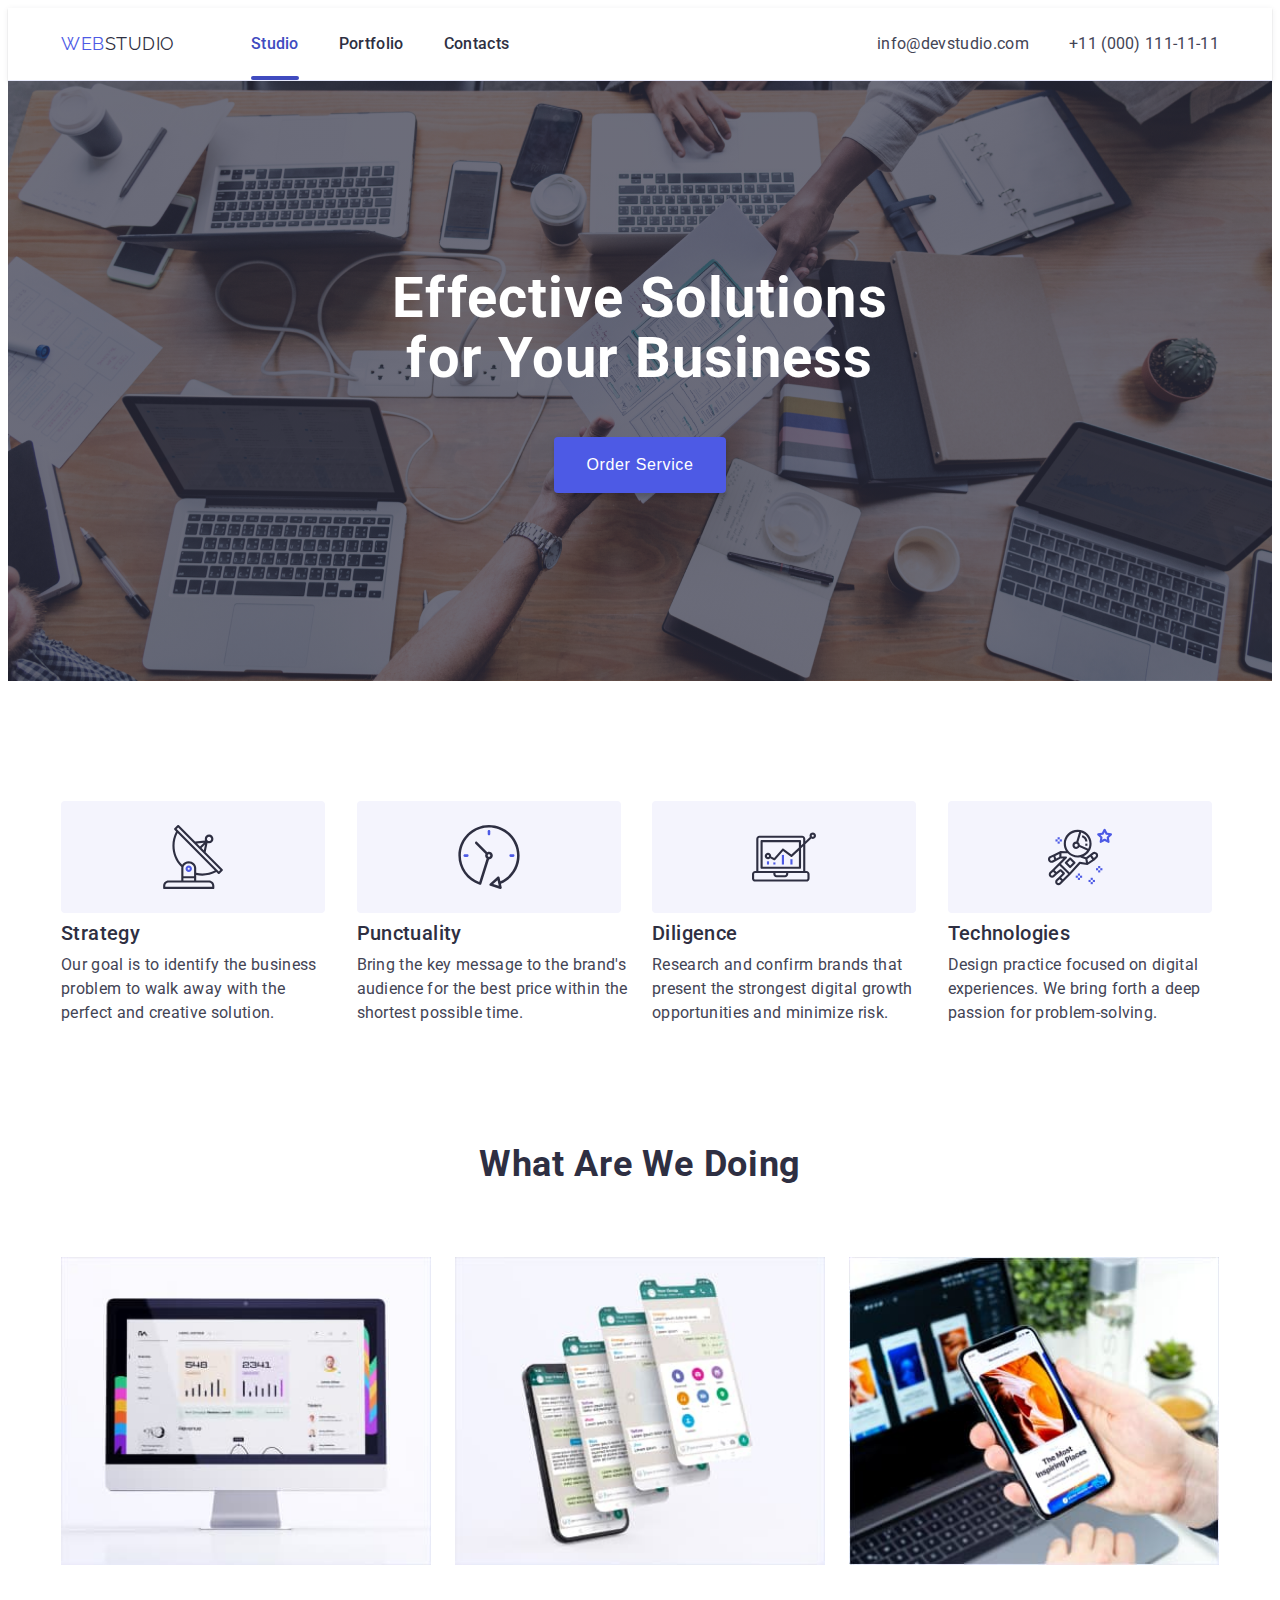
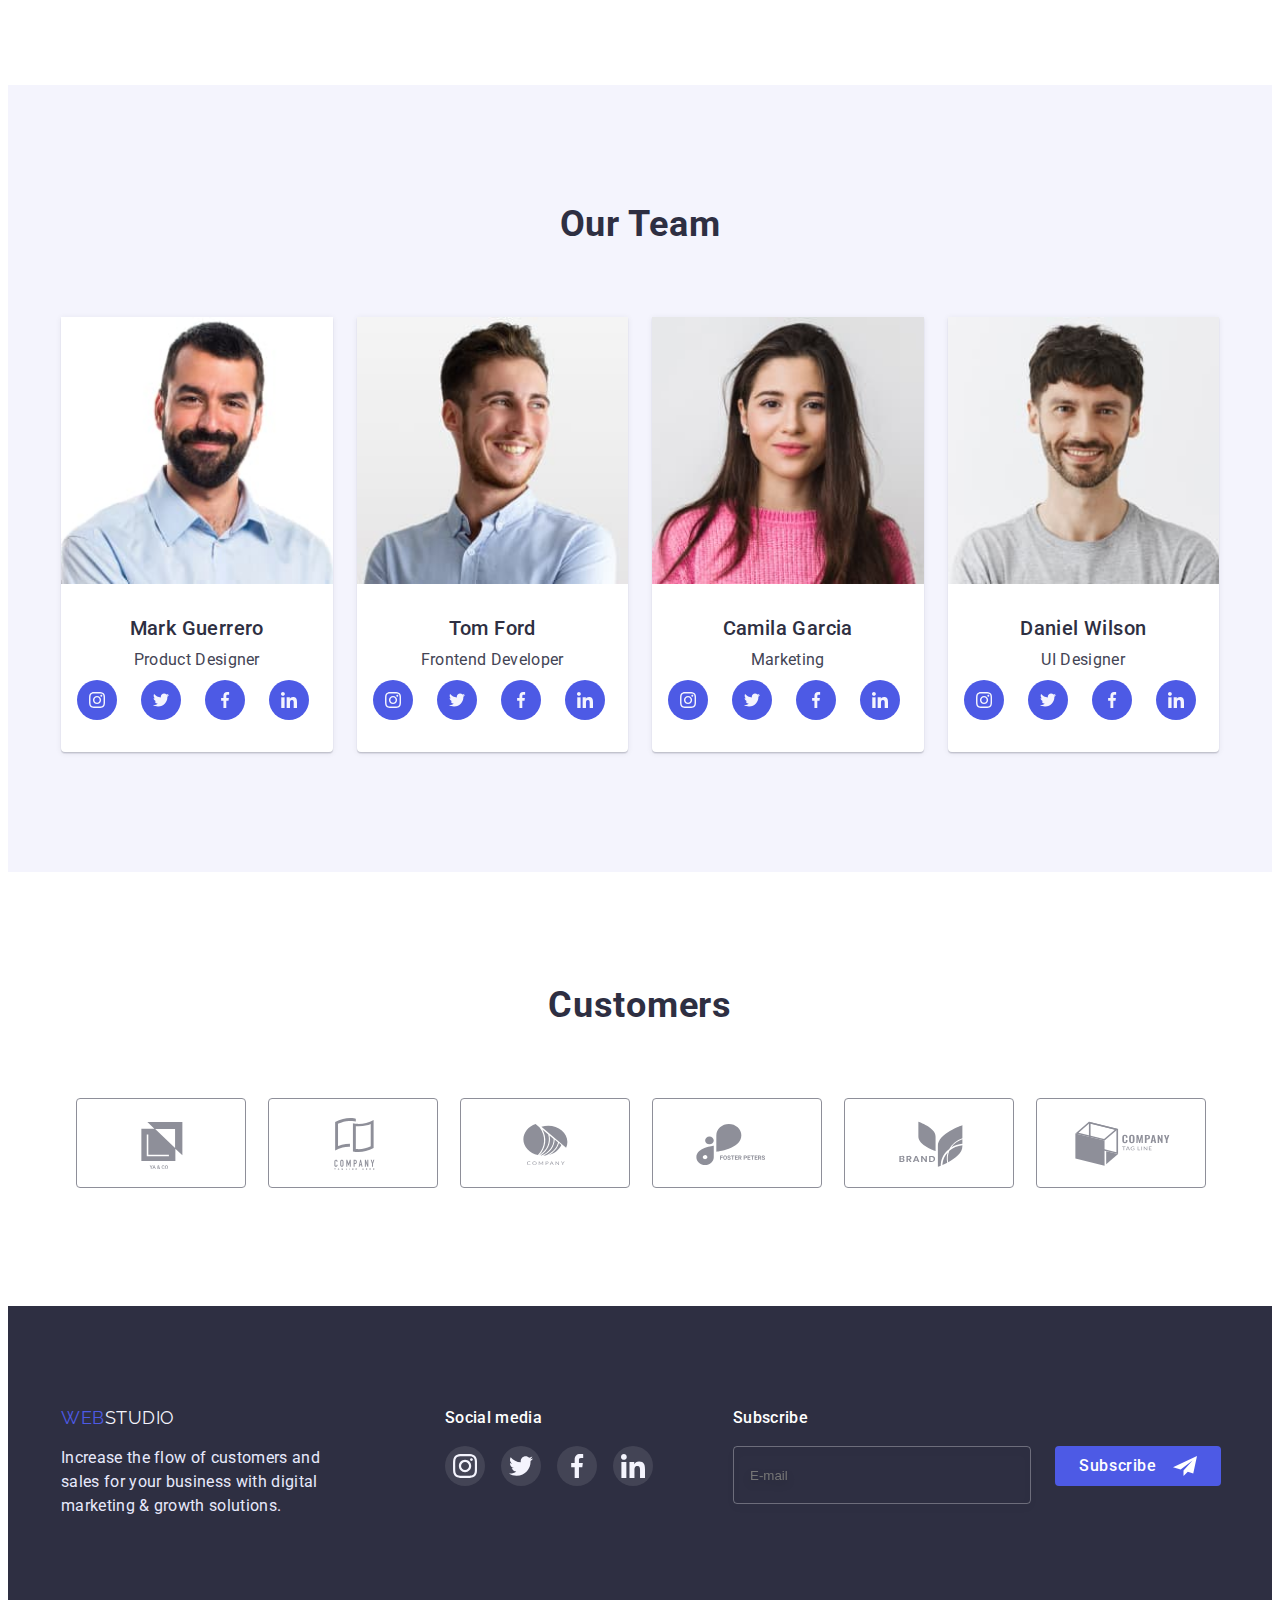
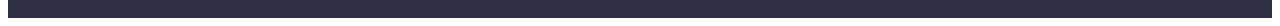
==== index.html @ 8a85a85b "Initial commit" ====
<!DOCTYPE html>
<html lang="en">
  <head>
    <meta charset="UTF-8" />
    <meta http-equiv="X-UA-Compatible" content="IE=edge" />
    <meta name="viewport" content="width=device-width, initial-scale=1.0" />
    <title>WEBSTUDIO</title>
    <link
      rel="stylesheet"
      href="https://cdnjs.cloudflare.com/ajax/libs/modern-normalize/1.1.0/modern-normalize.min.css"
      integrity="sha512-wpPYUAdjBVSE4KJnH1VR1HeZfpl1ub8YT/NKx4PuQ5NmX2tKuGu6U/JRp5y+Y8XG2tV+wKQpNHVUX03MfMFn9Q=="
      crossorigin="anonymous"
      referrerpolicy="no-referrer"
    />
    <link rel="preconnect" href="https://fonts.googleapis.com" />
    <link rel="preconnect" href="https://fonts.gstatic.com" crossorigin />
    <link
      href="https://fonts.googleapis.com/css2?family=Raleway:wght@800&family=Roboto:wght@400;500;700;900&display=swap"
      rel="stylesheet"
    />
    <link rel="stylesheet" href="./css/styles.css" />
  </head>
  <body>
    <!-- HEADER -->
    <header class="header">
      <div class="container header-container">
        <nav class="page-header">
          <a href="./index.html" class="logotype link">
            Web<span class="part-logotype-dark">Studio</span>
          </a>
          <ul class="menu-list list">
            <li class="menu-item">
              <a href="./index.html" class="menu-link link current">Studio</a>
            </li>
            <li class="menu-item">
              <a href="./portfolio.html" class="menu-link link">Portfolio</a>
            </li>
            <li class="menu-item">
              <a href="" class="menu-link link">Contacts</a>
            </li>
          </ul>
        </nav>
        <address class="contact">
          <ul class="contact-list list">
            <li class="contact-item">
              <a href="mailto:info@devstudio.com" class="contact-link link"
                >info@devstudio.com</a
              >
            </li>
            <li class="contact-item">
              <a href="tel:+110001111111" class="contact-link link"
                >+11 (000) 111-11-11</a
              >
            </li>
          </ul>
        </address>
      </div>
    </header>
    <!-- /HEADER -->

    <main>
      <!-- HERO -->
      <section class="hero">
        <div class="container">
          <h1 class="hero-title">Effective Solutions for Your Business</h1>
          <button type="button" class="hero-button" data-modal-open>
            Order Service
          </button>
        </div>
      </section>
      <!--ABOUT-->
      <section class="information section">
        <div class="container">
          <h2 class="visually-hidden">Advantages</h2>
          <ul class="information-list list">
            <li class="information-item">
              <div class="information-icon-container">
                <svg class="icon-antenna" width="64" height="64">
                  <use href="./images/icons.svg#icon-antenna"></use>
                </svg>
              </div>
              <h3 class="information-title">Strategy</h3>
              <p class="information-text">
                Our goal is to identify the business problem to walk away with
                the perfect and creative solution.
              </p>
            </li>
            <li class="information-item">
              <div class="information-icon-container">
                <svg class="icon-antenna" width="64" height="64">
                  <use href="./images/icons.svg#icon-clock"></use>
                </svg>
              </div>
              <h3 class="information-title">Punctuality</h3>
              <p class="information-text">
                Bring the key message to the brand's audience for the best price
                within the shortest possible time.
              </p>
            </li>
            <li class="information-item">
              <div class="information-icon-container">
                <svg class="icon-antenna" width="64" height="64">
                  <use href="./images/icons.svg#icon-diagram"></use>
                </svg>
              </div>
              <h3 class="information-title">Diligence</h3>
              <p class="information-text">
                Research and confirm brands that present the strongest digital
                growth opportunities and minimize risk.
              </p>
            </li>
            <li class="information-item">
              <div class="information-icon-container">
                <svg class="icon-antenna" width="64" height="64">
                  <use href="./images/icons.svg#icon-astronaut"></use>
                </svg>
              </div>
              <h3 class="information-title">Technologies</h3>
              <p class="information-text">
                Design practice focused on digital experiences. We bring forth a
                deep passion for problem-solving.
              </p>
            </li>
          </ul>
        </div>
      </section>
      <!-- /ABOUT-->
      <!-- JOB-->
      <section class="job-example section">
        <div class="container">
          <h2 class="job-example-title">What are we doing</h2>
          <ul class="job-example-list list">
            <li class="job-example-item list">
              <img
                class="job-example-img"
                src="./images/what-we-doing/img1.jpg"
                alt="Computer"
                width="360"
              />
            </li>
            <li class="job-example-item list">
              <img
                class="job-example-img"
                src="./images/what-we-doing/img2.jpg"
                alt="Phone's screen"
                width="360"
              />
            </li>
            <li class="job-example-item">
              <img
                class="job-example-img"
                src="./images/what-we-doing/img3.jpg"
                alt="Phone and computer"
                width="360"
              />
            </li>
          </ul>
        </div>
      </section>
      <!-- /JOB-->
      <!-- TEAM-->
      <section class="team section">
        <div class="container">
          <h2 class="team-title">Our Team</h2>
          <ul class="team-list list">
            <li class="team-item">
              <img
                class="team-img"
                src="./images/our-team/img1.jpg"
                alt="employee"
                width="264"
              />
              <div class="team-text">
                <h3 class="team-member">Mark Guerrero</h3>
                <p class="team-description">Product Designer</p>
                <ul class="team-social-list list">
                  <li class="team-social-item">
                    <a href="" class="team-social-link">
                      <svg class="team-social-svg" width="16" height="16">
                        <use href="./images/icons.svg#icon-instagram"></use>
                      </svg>
                    </a>
                  </li>
                  <li class="team-social-item">
                    <a href="" class="team-social-link">
                      <svg class="team-social-svg" width="16" height="16">
                        <use href="./images/icons.svg#icon-twitter"></use>
                      </svg>
                    </a>
                  </li>
                  <li class="team-social-item">
                    <a href="" class="team-social-link">
                      <svg class="team-social-svg" width="16" height="16">
                        <use href="./images/icons.svg#icon-facebook"></use>
                      </svg>
                    </a>
                  </li>
                  <li class="team-social-item">
                    <a href="" class="team-social-link">
                      <svg class="team-social-svg" width="16" height="16">
                        <use href="./images/icons.svg#icon-linkedin"></use>
                      </svg>
                    </a>
                  </li>
                </ul>
              </div>
            </li>
            <li class="team-item">
              <img
                class="team-img"
                src="./images/our-team/img2.jpg"
                alt="employee"
                width="264"
              />
              <div class="team-text">
                <h3 class="team-member">Tom Ford</h3>
                <p class="team-description">Frontend Developer</p>
                <ul class="team-social-list list">
                  <li class="team-social-item">
                    <a href="" class="team-social-link">
                      <svg class="team-social-svg" width="16" height="16">
                        <use href="./images/icons.svg#icon-instagram"></use>
                      </svg>
                    </a>
                  </li>
                  <li class="team-social-item">
                    <a href="" class="team-social-link">
                      <svg class="team-social-svg" width="16" height="16">
                        <use href="./images/icons.svg#icon-twitter"></use>
                      </svg>
                    </a>
                  </li>
                  <li class="team-social-item">
                    <a href="" class="team-social-link">
                      <svg class="team-social-svg" width="16" height="16">
                        <use href="./images/icons.svg#icon-facebook"></use>
                      </svg>
                    </a>
                  </li>
                  <li class="team-social-item">
                    <a href="" class="team-social-link">
                      <svg class="team-social-svg" width="16" height="16">
                        <use href="./images/icons.svg#icon-linkedin"></use>
                      </svg>
                    </a>
                  </li>
                </ul>
              </div>
            </li>
            <li class="team-item">
              <img
                class="team-img"
                src="./images/our-team/img3.jpg"
                alt="employee"
                width="264"
              />
              <div class="team-text">
                <h3 class="team-member">Camila Garcia</h3>
                <p class="team-description">Marketing</p>
                <ul class="team-social-list list">
                  <li class="team-social-item">
                    <a href="" class="team-social-link">
                      <svg class="team-social-svg" width="16" height="16">
                        <use href="./images/icons.svg#icon-instagram"></use>
                      </svg>
                    </a>
                  </li>
                  <li class="team-social-item">
                    <a href="" class="team-social-link">
                      <svg class="team-social-svg" width="16" height="16">
                        <use href="./images/icons.svg#icon-twitter"></use>
                      </svg>
                    </a>
                  </li>
                  <li class="team-social-item">
                    <a href="" class="team-social-link">
                      <svg class="team-social-svg" width="16" height="16">
                        <use href="./images/icons.svg#icon-facebook"></use>
                      </svg>
                    </a>
                  </li>
                  <li class="team-social-item">
                    <a href="" class="team-social-link">
                      <svg class="team-social-svg" width="16" height="16">
                        <use href="./images/icons.svg#icon-linkedin"></use>
                      </svg>
                    </a>
                  </li>
                </ul>
              </div>
            </li>
            <li class="team-item">
              <img
                class="team-img"
                src="./images/our-team/img4.jpg"
                alt="employee"
                width="264"
              />
              <div class="team-text">
                <h3 class="team-member">Daniel Wilson</h3>
                <p class="team-description">UI Designer</p>
                <ul class="team-social-list list">
                  <li class="team-social-item">
                    <a href="" class="team-social-link">
                      <svg class="team-social-svg" width="16" height="16">
                        <use href="./images/icons.svg#icon-instagram"></use>
                      </svg>
                    </a>
                  </li>
                  <li class="team-social-item">
                    <a href="" class="team-social-link">
                      <svg class="team-social-svg" width="16" height="16">
                        <use href="./images/icons.svg#icon-twitter"></use>
                      </svg>
                    </a>
                  </li>
                  <li class="team-social-item">
                    <a href="" class="team-social-link">
                      <svg class="team-social-svg" width="16" height="16">
                        <use href="./images/icons.svg#icon-facebook"></use>
                      </svg>
                    </a>
                  </li>
                  <li class="team-social-item">
                    <a href="" class="team-social-link">
                      <svg class="team-social-svg" width="16" height="16">
                        <use href="./images/icons.svg#icon-linkedin"></use>
                      </svg>
                    </a>
                  </li>
                </ul>
              </div>
            </li>
          </ul>
        </div>
      </section>
      <!-- /TEAM-->

      <!--CUSTOMERS-->
      <section class="customers section">
        <div class="container">
          <h2 class="customers-title">Customers</h2>
          <ul class="customers-list list">
            <li class="customers-item">
              <a href="" class="customers-link link">
                <svg class="customers-icon" width="104" height="56">
                  <use href="./images/icons.svg#icon-logo1"></use>
                </svg>
              </a>
            </li>
            <li class="customers-item">
              <a href="" class="customers-link link">
                <svg class="customers-icon" width="104" height="56">
                  <use href="./images/icons.svg#icon-logo2"></use>
                </svg>
              </a>
            </li>
            <li class="customers-item">
              <a href="" class="customers-link link">
                <svg class="customers-icon" width="104" height="56">
                  <use href="./images/icons.svg#icon-logo3"></use>
                </svg>
              </a>
            </li>
            <li class="customers-item">
              <a href="" class="customers-link link">
                <svg class="customers-icon" width="104" height="56">
                  <use href="./images/icons.svg#icon-logo4"></use>
                </svg>
              </a>
            </li>
            <li class="customers-item">
              <a href="" class="customers-link link">
                <svg class="customers-icon" width="104" height="56">
                  <use href="./images/icons.svg#icon-logo5"></use>
                </svg>
              </a>
            </li>
            <li class="customers-item">
              <a href="" class="customers-link link">
                <svg class="customers-icon" width="104" height="56">
                  <use href="./images/icons.svg#icon-logo6"></use>
                </svg>
              </a>
            </li>
          </ul>
        </div>
      </section>
    </main>
    <!-- FOOTER-->
    <footer class="footer-container">
      <div class="container footer-general-container">
        <div class="footer-description">
          <a href="./index.html" class="logotype link logo-bottom">
            Web<span class="part-logotype-light">Studio</span>
          </a>
          <p class="footer-text">
            Increase the flow of customers and sales for your business with
            digital marketing & growth solutions.
          </p>
        </div>
        <div class="footer-social-media">
          <p class="footer-social-text">Social media</p>
          <ul class="footer-social-list list">
            <li class="footer-social-item">
              <a href="" class="footer-social-link">
                <svg class="footer-social-svg" width="24" height="24">
                  <use href="./images/icons.svg#icon-instagram"></use>
                </svg>
              </a>
            </li>
            <li class="footer-social-item">
              <a href="" class="footer-social-link">
                <svg class="footer-social-svg" width="24" height="24">
                  <use href="./images/icons.svg#icon-twitter"></use>
                </svg>
              </a>
            </li>
            <li class="footer-social-item">
              <a href="" class="footer-social-link">
                <svg class="footer-social-svg" width="24" height="24">
                  <use href="./images/icons.svg#icon-facebook"></use>
                </svg>
              </a>
            </li>
            <li class="footer-social-item">
              <a href="" class="footer-social-link">
                <svg class="footer-social-svg" width="24" height="24">
                  <use href="./images/icons.svg#icon-linkedin"></use>
                </svg>
              </a>
            </li>
          </ul>
        </div>

        <form class="footer-form">
          <p class="footer-field-description">Subscribe</p>
          <div class="footer-input-btn-wrap">
            <input
              class="footer-input"
              aria-label="Email"
              type="email"
              name="user_mail_subscribe"
              placeholder="E-mail"
            />
            <button type="submit" class="footer-mail-btn">
              Subscribe
              <svg class="subscribe-icon" width="24" height="24">
                <use href="./images/icons.svg#icon-teleg"></use>
              </svg>
            </button>
          </div>
        </form>
      </div>
    </footer>
    <!-- /FOOTER-->

    <!--BACKDROP-->
    <div class="backdrop is-hidden" data-modal>
      <div class="modal">
        <button type="button" class="modal-close-btn" data-modal-close>
          <svg class="modal-close-icon" width="8" height="8">
            <use href="./images/icons.svg#icon-close-btn"></use>
          </svg>
        </button>
        <p class="modal-title">Leave your contacts and we will call you back</p>
        <form class="modal-form">
          <label class="modal-form-field form-group"
            ><span class="modal-form-descr">Name</span>
            <span class="input-container">
              <input
                class="modal-form-input"
                type="text"
                name="user_name"
                required
                pattern="^[a-zA-Zа-яА-Я]+$"
                minlength="2"
              />
              <svg class="modal-form-icon" width="18" height="24">
                <use href="./images/icons.svg#icon-man"></use>
              </svg>
            </span>
          </label>

          <label class="modal-form-field form-group"
            ><span class="modal-form-descr">Phone</span>
            <span class="input-container">
              <input
                class="modal-form-input"
                type="tel"
                name="user_phone"
                required
                pattern="[0-9]{3}-[0-9]{3}-[0-9]{2}[0-9]{2}"
                title="XXX-XXX-XX-XX" />
              <svg class="modal-form-icon" width="18" height="24">
                <use href="./images/icons.svg#icon-phone"></use></svg></span
          ></label>

          <label class="modal-form-field form-group"
            ><span class="modal-form-descr">Email</span>
            <span class="input-container">
              <input
                class="modal-form-input"
                type="email"
                name="user_mail"
                required
              /><svg class="modal-form-icon" width="18" height="24">
                <use href="./images/icons.svg#icon-email"></use>
              </svg>
            </span>
          </label>

          <label class="modal-form-field form-group-textarea"
            ><span class="modal-form-descr">Comment</span
            ><textarea
              name="user_comment"
              class="modal-form-textarea"
              placeholder="Text input"
            ></textarea>
          </label>

          <input
            id="user-policy"
            type="checkbox"
            name="user_policy"
            class="modal-form-check visually-hidden"
          />
          <label for="user-policy" class="policy-field-check"
            >I accept the terms and conditions of the&nbsp;
            <a class="policy-field-link link" href="">Privacy Policy</a></label
          >
          <button class="modal-form-btn" type="submit">Send</button>
        </form>
      </div>
    </div>

    <script src="./js/modal.js"></script>
  </body>
</html>
---- css/styles.css ----
:root {
--accent-color: #404BBF;
--color-main-title: #FFFFFF;
--color-next-title: #2E2F42;
--color-text: #434455;
--color-logo-bkg-button: #4D5AE5;
--color-footertext-bkg-subtitle: #E7E9FC;
--color-logo: #F4F4FD;
--color-customers: #8E8F99;
--transition-dur-func: 250ms cubic-bezier(0.4, 0, 0.2, 1);
}
/*=======COMPONENTS======*/
h1, h2, h3, h4, h5, h6, p {
    margin: 0;
}

ul {
    margin: 0; padding: 0;
}

img {
    display: block;
    min-width: 100%;
    height: auto;
}
.section {
    padding-top: 120px;
    padding-bottom: 120px;
}
.container {
    width: 1158px;
    padding-left: 15px;
    padding-right: 15px;
    margin: 0 auto;
    
}

body {
    font-family: 'Roboto', sans-serif;
    color: var(--color-text);
    background-color: var(--color-main-title);
}


.list {
    list-style: none;
}

.link {
text-decoration: none;
}
.visually-hidden {
    position: absolute;
    width: 1px;
    height: 1px;
    margin: -1px;
    border: 0;
    padding: 0;

    white-space: nowrap;
    clip-path: inset(100%);
    clip: rect(0 0 0 0);
    overflow: hidden;
}
/*==========HEADER=========*/
.header {
border-bottom: 1px solid var(--color-footertext-bkg-subtitle);
box-shadow: 0px 2px 1px rgba(46, 47, 66, 0.08), 0px 1px 1px rgba(46, 47, 66, 0.16), 0px 1px 6px rgba(46, 47, 66, 0.08);
}

.header-container {
display: flex;
align-items: center;
justify-content: space-between;
}

.page-header {
    display: flex;
}
.menu-list {
    display: flex;
}
.logotype {
    display: block;
    padding-top: 24px;
    padding-bottom: 24px;
    margin-right: 76px;
    font-family: 'Raleway', sans-serif;
        font-size: 18px;
        line-height: 1.33;
        letter-spacing: 0.03em;
        text-transform: uppercase;
        color: var(--color-logo-bkg-button);
}

.part-logotype-dark {
color: var(--color-next-title);

} 

.menu-link {
    position: relative;
    display: block;
    padding-top: 24px;
    padding-bottom: 24px;

    font-weight: 500;
    font-size: 16px;
    line-height: 1.5;
    letter-spacing: 0.02em;
    color: var(--color-next-title);

    transition: color var(--transition-dur-func);
}
.menu-link:hover,
.menu-link:focus {
    color: var(--accent-color);

}
.current {
    color: #404BBF;
}
.current::after {
    content: " ";
    display: block;

    position: absolute;
    bottom: 0px;
    left: 0px;
    width: 100%;
    height: 4px;
     background-color: #404bbf;        
     border-radius: 2px;

}
.menu-item:not(:last-child) {
    margin-right: 40px;
}
.contact {
font-style: normal;

}

.contact-list {
    display: flex;
}

.contact-item:not(:last-of-type){
    margin-right: 40px;
}
.contact-link {
   display: block;
    padding-top: 24px;
    padding-bottom: 24px;

    font-size: 16px;
    line-height: 1.5;
    letter-spacing: 0.02em;
    color: var(--color-text);

    transition: color var(--transition-dur-func);
}
.contact-link:hover,
.contact-link:focus {
    color: var(--accent-color);
}


/*==================HERO========*/
.hero {
   margin-left: auto;
   margin-right: auto;
    padding-top: 188px;
    padding-bottom: 188px;
    background-image: linear-gradient(rgba(46, 47, 66, 0.7), rgba(46, 47, 66, 0.7)), url('../images/hero/hero.jpg');
    background-size: cover;
    max-width: 1440px;
    background-position: center;
    background-repeat: no-repeat;
    background-color: rgba(46, 47, 66, 0.7);;


}
.hero-title {
    width: 498px;
    margin: 0px auto 48px auto;
        font-size: 56px;
        line-height: 1.07;
        text-align: center;
        letter-spacing: 0.02em;
        color: var(--color-main-title);
}

.hero-button {
    display: block;
    margin-right: auto;
    margin-left: auto;
    padding: 16px 32px;

    min-width: 105px;
    border: var(--color-logo-bkg-button);
    border-radius: 4px;
    font-weight: 500;
    font-size: 16px;
    line-height: 1.5;
    letter-spacing: 0.04em;
    color: var(--color-main-title);
    background-color: var(--color-logo-bkg-button);
    cursor: pointer;
    box-shadow: 0px 4px 4px rgba(0, 0, 0, 0.15);

    transition: background-color var(--transition-dur-func), border-color var(--transition-dur-func);
}

.hero-button:hover,
.hero-button:focus {
    background-color: var(--accent-color);
    border-color: var(--accent-color);
}

/*==================ABOUT========*/
.information-list {
    display: flex;
    flex-wrap: wrap;
    gap: 24px;
}

.information-item {
   flex-basis: calc((100% - 72px) / 4);

}

.information-icon-container {
display: flex;
height: 112px;
width: 264px;
justify-content: center;
align-items: center;
border-radius: 4px;
background-color: var(--color-logo);
margin-bottom: 8px;
}

.information-title {
    font-weight: 500;
    margin-bottom: 8px;
        font-size: 20px;
        line-height: 1.2;
        letter-spacing: 0.02em;
        color: var(--color-next-title);
}

.information-text {
    font-size: 16px;
        line-height: 1.5;
        letter-spacing: 0.02em;
        color: var(--color-text);
}

/*==================JOB========*/

.job-example {
    padding-top: 0;
}

.job-example-list {
display: flex;
flex-wrap: wrap;
gap: 24px;

}

.job-example-item {
width: 360px;
flex-basis: calc((100% - 48px) / 3);
}

.job-example-title {
   margin-bottom: 72px;
    font-size: 36px;
    line-height: 1.11;
    text-align: center;
    letter-spacing: 0.02em;
    color: var(--color-next-title);
    text-transform: capitalize;
}

/*==================TEAM========*/
.team {
    background-color: var(--color-logo);

}

.team-list {
display: flex;
flex-wrap: wrap;
gap: 24px;
}

.team-item {
width: 264px;
flex-basis: calc((100% - 72px) / 4);
}

.team-item {
    border-radius: 0px 0px 4px 4px;
 
    background-color: var(--color-main-title);
    box-shadow: 0px 1px 6px rgba(46, 47, 66, 0.08), 0px 1px 1px rgba(46, 47, 66, 0.16), 0px 2px 1px rgba(46, 47, 66, 0.08);;
}
.team-title {
    margin-bottom: 72px;
    font-weight: 700;
        font-size: 36px;
        line-height: 1.11;
        text-align: center;
        letter-spacing: 0.02em;
        color: var(--color-next-title);
        text-transform: capitalize;
}


.team-member {
    text-align: center;
    margin-bottom: 8px;
    font-weight: 500;
        font-size: 20px;
        line-height: 1.2;
        letter-spacing: 0.02em;
        color: var(--color-next-title);
}

.team-description {
    text-align: center;
    margin-bottom: 8px;
    font-size: 16px;
    line-height: 1.5;
    letter-spacing: 0.02em;
    color: var(--color-text);
}

.team-text {
    padding: 32px 16px;
}

.team-social-list {
    display: flex;
    gap: 24px;
}
.team-social-link {
    display: flex;
    justify-content: center;
    align-items: center;

    width: 40px;
    height: 40px;
    border-radius: 50%;
    background-color: var(--color-logo-bkg-button);

    transition: background-color var(--transition-dur-func);
}
.team-social-link:hover,
.team-social-link:focus {
    background-color: var(--accent-color);
}


/*=============CUSTOMERS=========*/
.customers {
    padding-top: 114px;
}
.customers-title {
    margin-bottom: 72px;

    font-size: 36px;
    line-height: 1.11;
    text-align: center;
    letter-spacing: 0.02em;
    color: var(--color-next-title);
}
.customers-item {
    width: 168px;
    height: 88px;
}

.customers-list {
    display: flex;
    gap: 24px;
    justify-content: center;
    align-items: center;
}

.customers-link {
    display: flex;
    justify-content: center;
    align-items: center;

    width: 100%;
    height: 100%;
    color: var(--color-customers);
    border: 1px solid var(--color-customers);
    border-radius: 4px;

    transition: border-color var(--transition-dur-func), color var(--transition-dur-func);
}

.customers-icon {
    fill: currentColor;

    transition: fill var(--transition-dur-func);
}

.customers-link:hover,
.customers-link:focus {
    border-color: var(--accent-color);
    color: var(--accent-color);
}
.customers-icon:hover,
.customers-icon:focus {
    fill: currentColor;
}


/*=============PORTFOLIO PAGE=========*/
.portfolio-section {
padding-top: 96px;
padding-bottom: 120px;
}


.portfolio-select-list {
display: flex;
justify-content: center;
margin-bottom: 72px;
}

.portfolio-select-item:not(:last-child) {
    margin-right: 24px;
}
.portfolio-select-btn {
    font-family: inherit;
    padding: 12px 24px;

    font-weight: 500;
    font-size: 16px;
    line-height: 1.5;
    text-align: center;
    letter-spacing: 0.04em;
    border: 1px solid var(--color-footertext-bkg-subtitle);
    border-radius: 4px;
    color: var(--color-logo-bkg-button);
    background-color: var(--color-footertext-bkg-subtitle);
    cursor: pointer;

    transition: color var(--transition-dur-func), background-color var(--transition-dur-func), border-color var(--transition-dur-func), box-shadow var(--transition-dur-func);
}

.portfolio-select-btn:hover,
.portfolio-select-btn:focus {
    color: var(--color-main-title);
    background-color: var(--accent-color);
    border-color: transparent;
    box-shadow: 0px 3px 1px rgba(0, 0, 0, 0.1), 0px 2px 1px rgba(0, 0, 0, 0.08), 0px 2px 2px rgba(0, 0, 0, 0.12);
}

.portfolio-select-btn:not(:last-child) {
    margin-right: 24px;
}

.portfolio-work-list {
    display: flex;
    flex-wrap: wrap;
    row-gap: 48px;
    column-gap: 24px;
}

.portfolio-work-item {
    flex-basis: calc((100% - 48px) / 3);
}

.portfolio-work-link {
    display: block;

    transition: box-shadow var(--transition-dur-func);
}

.portfolio-work-link:hover,
.portfolio-work-link:focus {
    box-shadow: 0px 1px 6px rgba(46, 47, 66, 0.08), 0px 1px 1px rgba(46, 47, 66, 0.16), 0px 2px 1px rgba(46, 47, 66, 0.08);
}
.portfolio-img-wrap {
    position: relative;
    overflow: hidden;
}
.portfolio-text-overlay {

    padding: 40px 32px;

    font-size: 16px;
    line-height: 1.5;
    letter-spacing: 0.02em;
    color: var(--color-logo);
    background-color: var(--color-logo-bkg-button);

    position: absolute;
    top: 0;
    left: 0;
    width: 100%;
    height: 100%;
    overflow: auto;
    transform: translate(0, 100%);
    
    transition: transform var(--transition-dur-func);
}

.portfolio-work-link:hover .portfolio-text-overlay,
.portfolio-work-link:hover .portfolio-text-overlay {
    transform: translate(0, 0);
}

.portfolio-work-title {
    margin-bottom: 8px;
    font-weight: 500;
    font-size: 20px;
    line-height: 1.2;
    letter-spacing: 0.02em;
    color: var(--color-next-title);
}

.portfolio-work-text {
    font-size: 16px;
        line-height: 1.5;
        letter-spacing: 0.02em;
        color: var(--color-text);
}

.portfolio-img-text {
    padding: 32px 16px;
    border-right: 1px solid var(--color-footertext-bkg-subtitle);
    border-left: 1px solid var(--color-footertext-bkg-subtitle);
    border-bottom: 1px solid var(--color-footertext-bkg-subtitle);
}
/*==================FOOTER========*/
.footer-container {
    background-color: var(--color-next-title);
    padding-top: 100px;
    padding-bottom: 100px;
}

.footer-general-container {
    display: flex;
}

.footer-description {
    margin-right: 120px;
}

.part-logotype-light {
    color: var(--color-logo);
}

.logo-bottom {
    margin-bottom: 16px;
    margin-right: 0;
    padding: 0;
}

.footer-text {
    font-size: 16px;
        line-height: 1.5;
        letter-spacing: 0.02em;
        color: var(--color-footertext-bkg-subtitle);
        width: 264px;
}

.footer-social-media {
margin-right: 80px;
}

.footer-social-text {
    margin-bottom: 16px;
    font-weight: 500;
    font-size: 16px;
    line-height: 1.5;
    letter-spacing: 0.02em;
    color: var(--color-main-title);
}

.footer-social-list {
    display: flex;
    gap: 16px;
}

.footer-social-link {
    display: flex;
    justify-content: center;
    align-items: center;

    width: 40px;
    height: 40px;
    border-radius: 50%;
    background-color: rgba(255, 255, 255, 0.1);

    transition: background-color var(--transition-dur-func);
}

.footer-social-link:hover,
.footer-social-link:focus {
    background-color: #31D0AA;;
}

.footer-field-description {
        display: block;
        margin-bottom: 16px;
    
        font-weight: 500;
        font-size: 16px;
        line-height: 1.5;
        letter-spacing: 0.02em;
        color: var(--color-main-title);
}

.footer-input-btn-wrap {
display: flex;
}

.footer-input {
    margin-right: 24px;
        padding: 8px 16px;
        width: 264px;
        height: 40px;
        border: 1px solid rgba(255, 255, 255, 0.3);
        filter: drop-shadow(0px 4px 4px rgba(0, 0, 0, 0.15));
        border-radius: 4px;
        background-color: transparent;
        color: #FFFFFF;
        outline: none;

        transition: border-color var(--transition-dur-func);
}

.footer-input:focus {
    border-color: #4D5AE5;
}

.footer-mail-btn {
    display: flex;
    font-family: inherit;
    min-width: 165px;
    height: 40px;
    padding: 8px 24px;

    font-weight: 500;
        font-size: 16px;
        line-height: 1.5;
        letter-spacing: 0.04em;
        color: #FFFFFF;

    background-color: #4D5AE5;
    border: none;
     border-radius: 4px;
     border-color: transparent;

     cursor: pointer;
     transition: background-color var(--transition-dur-func);
}

.footer-mail-btn:hover,
.footer-mail-btn:focus {
    background-color: var(--accent-color);
}
.subscribe-icon {
margin-left: 16px;
}
/*==================/FOOTER========*/

/*==================MODAL WINDOW=======*/
.backdrop {
position: fixed;
top: 0;
left: 0;
width: 100%;
height: 100%;
background-color: rgba(46, 47, 66, 0.4);
z-index: 100;

transition: opacity var(--transition-dur-func), visibility var(--transition-dur-func);
}

.backdrop.is-hidden {
    opacity: 0;
    visibility: hidden;
    pointer-events: none;
}

.modal {
padding: 72px 24px 24px 24px;

width: 408px;
height: 584px;
background-color: #fcfcfc;
box-shadow: 0px 1px 1px rgba(0, 0, 0, 0.14), 0px 1px 3px rgba(0, 0, 0, 0.12), 0px 2px 1px rgba(0, 0, 0, 0.2);
border-radius: 4px;

position: absolute;
top: 50%;
left: 50%;
transform: translate(-50%, -50%);
}

.modal-close-btn {
display: flex;
justify-content: center;
align-items: center;

position: absolute;
top: 24px;
right: 24px;

padding: 0;
width: 24px;
height: 24px;
background-color: rgb(231, 233, 252, 1);
border-radius: 50%;
border: 1px solid rgba(0, 0, 0, 0.1);
cursor: pointer;

transition: background-color var(--transition-dur-func), border-color var(--transition-dur-func);
}

.modal-close-btn:hover,
.modal-close-btn:focus {
    background-color: var(--accent-color);
    border-color: var(--accent-color);
}

.modal-close-icon {
    fill: #000000;

    transition: fill var(--transition-dur-func);
}

.modal-close-btn:hover .modal-close-icon,
.modal-close-btn:focus .modal-close-icon {
fill: #FFFFFF;
}

.modal-title {
    margin-bottom: 16px;
    font-weight: 500;
    font-size: 16px;
    line-height: 1.5;
    text-align: center;
    letter-spacing: 0.02em;
    color: #2E2F42;
}

.modal-form {
    display: flex;
    flex-direction: column;
}

.form-group {
    margin-bottom: 8px;
}
.modal-form-descr {
    display: block;
    margin-bottom: 4px;

    font-weight: 400;
    font-size: 12px;
    line-height: 1.33;
    letter-spacing: 0.04em;
    color: #8E8F99;
}

.input-container {
    position: relative;
 
}

.modal-form-input {
    padding-left: 38px;
    width: 100%;
    height: 40px;
    border: 1px solid rgba(33, 33, 33, 0.2);
    border-radius: 4px;

    font-weight: 400;
    font-size: 12px;
    line-height: 1.33;
    letter-spacing: 0.04em;
    color: #000000;

    outline: none;

    transition: border-color 250ms cubic-bezier(0.4, 0, 0.2, 1);
}

.modal-form-input:focus {
border-color: #4D5AE5;
}

.modal-form-icon {
    position: absolute;
    top: 50%;
    transform: translateY(-50%);
    left: 16px;
    
    transition: fill 250ms cubic-bezier(0.4, 0, 0.2, 1);
}

.modal-form-input:focus + .modal-form-icon {
    fill: #4D5AE5;
}

.form-group-textarea {
    margin-bottom: 16px;
}

.modal-form-textarea {
    display: block;
    padding: 8px 16px;
    resize: none;
    width: 100%;
    height: 120px;

    border: 1px solid rgba(33, 33, 33, 0.2);
    border-radius: 4px;

    font-weight: 400;
    font-size: 12px;
    line-height: 1.33;
    letter-spacing: 0.04em;
    color: #000000;
    
    outline: none;
    
    transition: border-color 250ms cubic-bezier(0.4, 0, 0.2, 1);
}

.modal-form-textarea:focus {
    border-color: #4D5AE5;
}

.modal-form-textarea::placeholder {
    font-size: 12px;
    line-height: 1.33;
    letter-spacing: 0.04em;
    
    color: rgba(117, 117, 117, 0.5);
}

.modal-form-check:checked + .policy-field-check::before {
    background-color: rgba(64, 75, 191, 1);
    border-color: #404BBF;
    background-image: url(../images/svg/check-icon.svg);
    background-repeat: no-repeat;
    background-position: center;
    background-size: auto;

}

.policy-field-check::before {
    display: block;
    content: '';
    width: 16px;
    height: 16px;
    border: 1.25px solid #2E2F42;
    border-radius: 2px;
    cursor: pointer;

    margin-right: 8px;
   transition-property: background-color, border, border-radius, background-image, background-repeat, background-position, background-size;
    transition-duration: 250ms;
    transition-timing-function: cubic-bezier(0.4, 0, 0.2, 1);
}

.policy-field-check {
    display: flex;
    align-items: center;
    font-weight: 400;
        font-size: 12px;
        line-height: 1.33;
        letter-spacing: 0.04em;
    
        color: #757575;
}

.policy-field-link {
        text-decoration-line: underline;
        color: #4D5AE5;
}

.modal-form-btn {
    margin-top: 24px;
    padding: 16px 32px;
    align-self: center;
    min-width: 169px;
    height: 56px;
    font-family: inherit;
    font-weight: 500;
    font-size: 16px;
    line-height: 1.5;
    letter-spacing: 0.04em;
    
     color: #FFFFFF;

    cursor: pointer;
    border-color: transparent;
    background-color: rgba(77, 90, 229, 1); 
    box-shadow: 0px 4px 4px rgba(0, 0, 0, 0.15);
    border: none;
    border-radius: 4px;
    transition: background-color 250ms cubic-bezier(0.4, 0, 0.2, 1);
}

.modal-form-btn:hover,
.modal-form-btn:focus {
    background-color: var(--accent-color);
}
/*==================/MODAL WINDOW=======*/
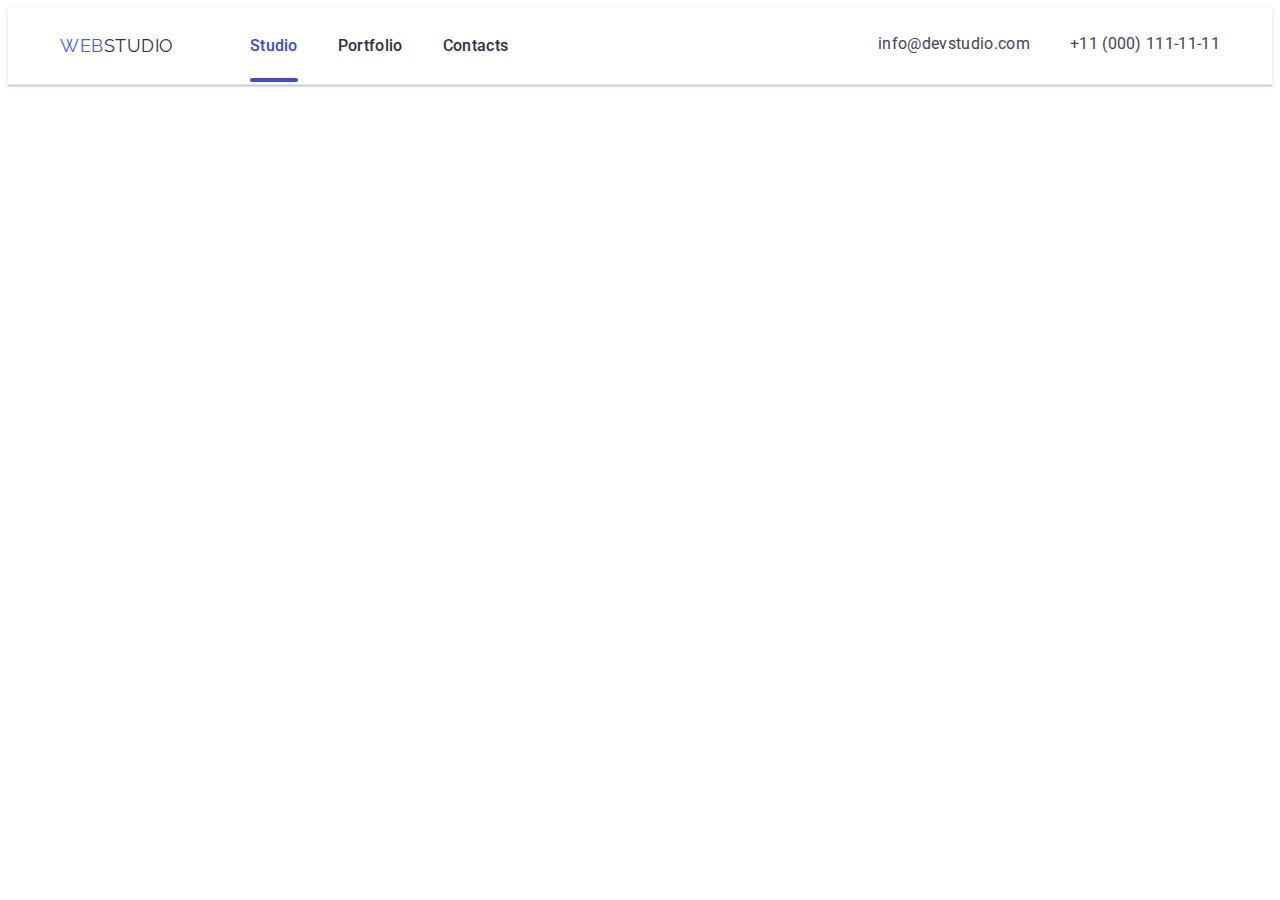
==== commit b38516a3: "Added mobile-menu" ====
--- a/index.html
+++ b/index.html
@@ -19,6 +19,9 @@
       rel="stylesheet"
     />
     <link rel="stylesheet" href="./css/styles.css" />
+    <link rel="stylesheet" href="./css/mobile.css" />
+    <link rel="stylesheet" href="./css/tablet.css" />
+    <link rel="stylesheet" href="./css/desktop.css" />
   </head>
   <body>
     <!-- HEADER -->
@@ -40,6 +43,11 @@
             </li>
           </ul>
         </nav>
+        <button class="mobile-menu-open-btn js-open-menu" type="button">
+          <svg class="mobile-menu-open-icon" width="32" height="22">
+            <use href="./images/icons.svg#icon-burger"></use>
+          </svg>
+        </button>
         <address class="contact">
           <ul class="contact-list list">
             <li class="contact-item">
@@ -55,21 +63,89 @@
           </ul>
         </address>
       </div>
+
+      <!--MOBILE MENU-->
+      <div class="mobile-menu js-menu-container">
+        <button type="button" class="mobile-menu-close-btn js-close-menu">
+          <svg class="mobile-menu-close-icon" width="8" height="8">
+            <use href="./images/icons.svg#icon-close-btn"></use>
+          </svg>
+        </button>
+        <ul class="mobile-menu-list list">
+          <li class="mobile-menu-item">
+            <a href="./index.html" class="mobile-menu-link link">Studio</a>
+          </li>
+          <li class="mobile-menu-item">
+            <a href="./portfolio.html" class="mobile-menu-link link"
+              >Portfolio</a
+            >
+          </li>
+          <li class="mobile-menu-item">
+            <a href="" class="mobile-menu-link link">Contacts</a>
+          </li>
+        </ul>
+        <address class="mobile-menu-contact">
+          <ul class="mobile-menu-contact-list list">
+            <li class="mobile-menu-contact-item">
+              <a href="tel:+110001111111" class="mobile-menu-contact-link link"
+                >+11 (000) 111-11-11</a
+              >
+            </li>
+            <li class="mobile-menu-contact-item">
+              <a
+                href="mailto:info@devstudio.com"
+                class="mobile-menu-contact-link link"
+                >info@devstudio.com</a
+              >
+            </li>
+          </ul>
+        </address>
+        <ul class="mobile-menu-social-list list">
+          <li class="mobile-menu-social-item">
+            <a href="" class="mobile-social-link">
+              <svg class="mobile-social-svg" width="24" height="24">
+                <use href="./images/icons.svg#icon-instagram"></use>
+              </svg>
+            </a>
+          </li>
+          <li class="mobile-menu-social-item">
+            <a href="" class="mobile-social-link">
+              <svg class="mobile-social-svg" width="24" height="24">
+                <use href="./images/icons.svg#icon-twitter"></use>
+              </svg>
+            </a>
+          </li>
+          <li class="mobile-menu-social-item">
+            <a href="" class="mobile-social-link">
+              <svg class="mobile-social-svg" width="24" height="24">
+                <use href="./images/icons.svg#icon-facebook"></use>
+              </svg>
+            </a>
+          </li>
+          <li class="mobile-menu-social-item">
+            <a href="" class="mobile-social-link">
+              <svg class="mobile-social-svg" width="24" height="24">
+                <use href="./images/icons.svg#icon-linkedin"></use>
+              </svg>
+            </a>
+          </li>
+        </ul>
+      </div>
     </header>
     <!-- /HEADER -->
 
     <main>
       <!-- HERO -->
-      <section class="hero">
-        <div class="container">
+      <!-- <section class="hero"> -->
+      <!-- <div class="container">
           <h1 class="hero-title">Effective Solutions for Your Business</h1>
           <button type="button" class="hero-button" data-modal-open>
             Order Service
           </button>
         </div>
-      </section>
+      </section> -->
       <!--ABOUT-->
-      <section class="information section">
+      <!-- <section class="information section">
         <div class="container">
           <h2 class="visually-hidden">Advantages</h2>
           <ul class="information-list list">
@@ -123,10 +199,10 @@
             </li>
           </ul>
         </div>
-      </section>
+      </section> -->
       <!-- /ABOUT-->
       <!-- JOB-->
-      <section class="job-example section">
+      <!-- <section class="job-example section">
         <div class="container">
           <h2 class="job-example-title">What are we doing</h2>
           <ul class="job-example-list list">
@@ -156,10 +232,10 @@
             </li>
           </ul>
         </div>
-      </section>
+      </section> -->
       <!-- /JOB-->
       <!-- TEAM-->
-      <section class="team section">
+      <!-- <section class="team section">
         <div class="container">
           <h2 class="team-title">Our Team</h2>
           <ul class="team-list list">
@@ -333,11 +409,11 @@
             </li>
           </ul>
         </div>
-      </section>
+      </section> -->
       <!-- /TEAM-->
 
       <!--CUSTOMERS-->
-      <section class="customers section">
+      <!-- <section class="customers section">
         <div class="container">
           <h2 class="customers-title">Customers</h2>
           <ul class="customers-list list">
@@ -385,10 +461,10 @@
             </li>
           </ul>
         </div>
-      </section>
+      </section> -->
     </main>
     <!-- FOOTER-->
-    <footer class="footer-container">
+    <!-- <footer class="footer-container">
       <div class="container footer-general-container">
         <div class="footer-description">
           <a href="./index.html" class="logotype link logo-bottom">
@@ -452,11 +528,11 @@
           </div>
         </form>
       </div>
-    </footer>
+    </footer> -->
     <!-- /FOOTER-->
 
     <!--BACKDROP-->
-    <div class="backdrop is-hidden" data-modal>
+    <!-- <div class="backdrop is-hidden" data-modal>
       <div class="modal">
         <button type="button" class="modal-close-btn" data-modal-close>
           <svg class="modal-close-icon" width="8" height="8">
@@ -534,6 +610,8 @@
       </div>
     </div>
 
-    <script src="./js/modal.js"></script>
+    
+    <script src="./js/modal.js"></script> -->
+    <script src="./js/mobile-menu.js"></script>
   </body>
 </html>
--- a/css/styles.css
+++ b/css/styles.css
@@ -23,14 +23,14 @@
     min-width: 100%;
     height: auto;
 }
+
 .section {
     padding-top: 120px;
     padding-bottom: 120px;
 }
+
 .container {
-    width: 1158px;
-    padding-left: 15px;
-    padding-right: 15px;
+    width: 100%;
     margin: 0 auto;
     
 }
@@ -63,6 +63,7 @@
     overflow: hidden;
 }
 /*==========HEADER=========*/
+
 .header {
 border-bottom: 1px solid var(--color-footertext-bkg-subtitle);
 box-shadow: 0px 2px 1px rgba(46, 47, 66, 0.08), 0px 1px 1px rgba(46, 47, 66, 0.16), 0px 1px 6px rgba(46, 47, 66, 0.08);
@@ -77,25 +78,26 @@
 .page-header {
     display: flex;
 }
+
 .menu-list {
     display: flex;
 }
+
 .logotype {
     display: block;
     padding-top: 24px;
     padding-bottom: 24px;
-    margin-right: 76px;
+    
     font-family: 'Raleway', sans-serif;
-        font-size: 18px;
-        line-height: 1.33;
-        letter-spacing: 0.03em;
-        text-transform: uppercase;
-        color: var(--color-logo-bkg-button);
+    font-size: 18px;
+    line-height: 1.33;
+    letter-spacing: 0.03em;
+    text-transform: uppercase;
+    color: var(--color-logo-bkg-button);
 }
 
 .part-logotype-dark {
 color: var(--color-next-title);
-
 } 
 
 .menu-link {
@@ -112,14 +114,16 @@
 
     transition: color var(--transition-dur-func);
 }
+
 .menu-link:hover,
 .menu-link:focus {
     color: var(--accent-color);
-
-}
+}
+
 .current {
     color: #404BBF;
 }
+
 .current::after {
     content: " ";
     display: block;
@@ -129,33 +133,21 @@
     left: 0px;
     width: 100%;
     height: 4px;
-     background-color: #404bbf;        
-     border-radius: 2px;
-
-}
+    background-color: #404bbf;        
+    border-radius: 2px;
+}
+
 .menu-item:not(:last-child) {
     margin-right: 40px;
 }
+
 .contact {
-font-style: normal;
-
-}
-
-.contact-list {
-    display: flex;
-}
-
-.contact-item:not(:last-of-type){
-    margin-right: 40px;
-}
+    font-style: normal;
+}
+
 .contact-link {
-   display: block;
-    padding-top: 24px;
-    padding-bottom: 24px;
-
-    font-size: 16px;
-    line-height: 1.5;
-    letter-spacing: 0.02em;
+    display: block;
+
     color: var(--color-text);
 
     transition: color var(--transition-dur-func);
@@ -177,10 +169,18 @@
     max-width: 1440px;
     background-position: center;
     background-repeat: no-repeat;
-    background-color: rgba(46, 47, 66, 0.7);;
-
-
-}
+    background-color: rgba(46, 47, 66, 0.7);
+}
+
+@media screen and (min-device-pixel-ratio: 2),
+screen and (-webkit-min-device-pixel-ratio: 2),
+screen and (min-resolution: 192dpi),
+screen and (min-resolution: 2dppx) {
+    .hero {
+        background-image: linear-gradient(rgba(46, 47, 66, 0.7), rgba(46, 47, 66, 0.7)), url('../images/hero/hero@2x.jpg');
+    }
+}
+
 .hero-title {
     width: 498px;
     margin: 0px auto 48px auto;
--- a/css/mobile.css
+++ b/css/mobile.css
@@ -0,0 +1,78 @@
+@media screen and (min-width: 320px) {
+    .container {
+        padding-left: 16px;
+        padding-right: 16px;
+    }
+
+
+}
+
+@media screen and (max-width: 767px) {
+   
+    /*==========HEADER=========*/
+.menu-list {
+    display: none;
+}
+.contact {
+    display: none;
+}
+
+.mobile-menu-open-btn {
+    background-color: transparent;
+    border: none;
+    padding: 0;
+    line-height: 0;
+}
+}
+
+
+@media screen and (min-width: 480px) {
+   .container {
+    max-width: 428px;
+   
+   } 
+
+
+}
+
+/*=========MOBILE MENU========*/
+.mobile-menu {
+    padding: 80px 40px 40px;
+    position: fixed;
+    width: 100%;
+    height: 100%;
+    z-index: 1000;
+    top: 0;
+    left: 0;
+    background-color: #FFFFFF;
+    box-shadow: 0px 2px 1px rgba(46, 47, 66, 0.08), 0px 1px 1px rgba(46, 47, 66, 0.16), 0px 1px 6px rgba(46, 47, 66, 0.08);
+
+    opacity: 0;
+    visibility: hidden;
+    pointer-events: none;
+
+    transition: opacity 250ms linear, visibility 250ms linear;
+}
+
+.mobile-menu.is-open {
+    opacity: 1;
+    visibility: visible;
+    pointer-events: auto;
+}
+
+.mobile-menu-close-btn {
+    display: flex;
+    justify-content: center;
+    align-items: center;
+    padding: 0;
+
+    position: absolute;
+    top: 40px;
+    right: 40px;
+
+    width: 24px;
+    height: 24px;
+    background-color: #E7E9FC;
+    border: 1px solid rgba(0, 0, 0, 0.1);
+    border-radius: 50%;
+}--- a/css/tablet.css
+++ b/css/tablet.css
@@ -0,0 +1,25 @@
+@media screen and (min-width: 768px) {
+    .container {
+        max-width: 768px;
+       
+    }
+
+        /*==========HEADER=========*/
+    .logotype {
+        margin-right: 120px;
+    }
+    .mobile-menu-open-btn {
+        display: none;
+    }
+    .contact-link {
+
+        font-size: 12px;
+        line-height: 1.33;
+        letter-spacing: 0.04em;
+    }
+
+    .contact-item:not(:last-of-type) {
+         margin-bottom: 4px;
+         }
+
+}--- a/css/desktop.css
+++ b/css/desktop.css
@@ -0,0 +1,27 @@
+@media screen and (min-width: 1200px) {
+    .container {
+        max-width: 1160px;
+    }
+
+        /*==========HEADER=========*/
+    .logotype {
+        margin-right: 76px;
+    }
+
+    .contact-list {
+         display: flex;
+    }
+
+    .contact-item:not(:last-of-type) {
+        margin-right: 40px;
+     }
+
+    .contact-link {
+        padding-top: 24px;
+        padding-bottom: 24px;
+
+        font-size: 16px;
+        line-height: 1.5;
+        letter-spacing: 0.02em;
+    }
+}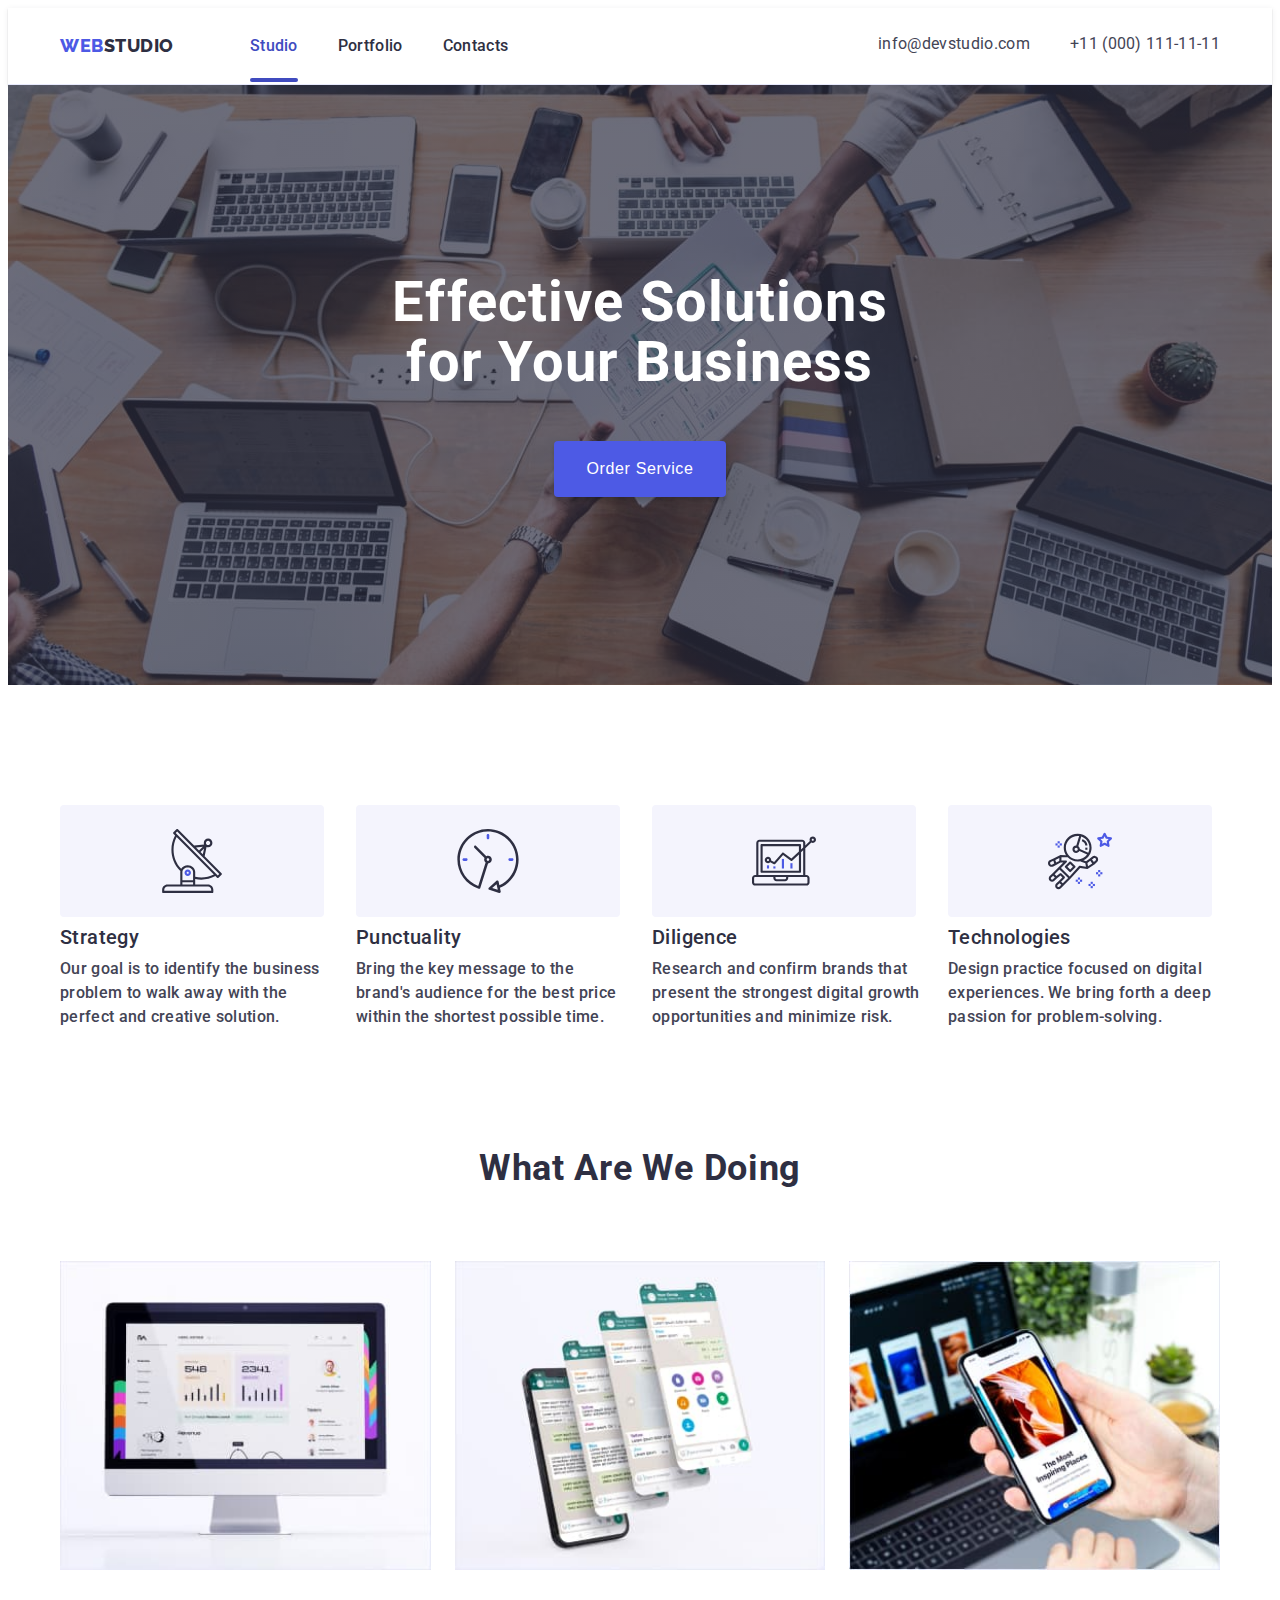
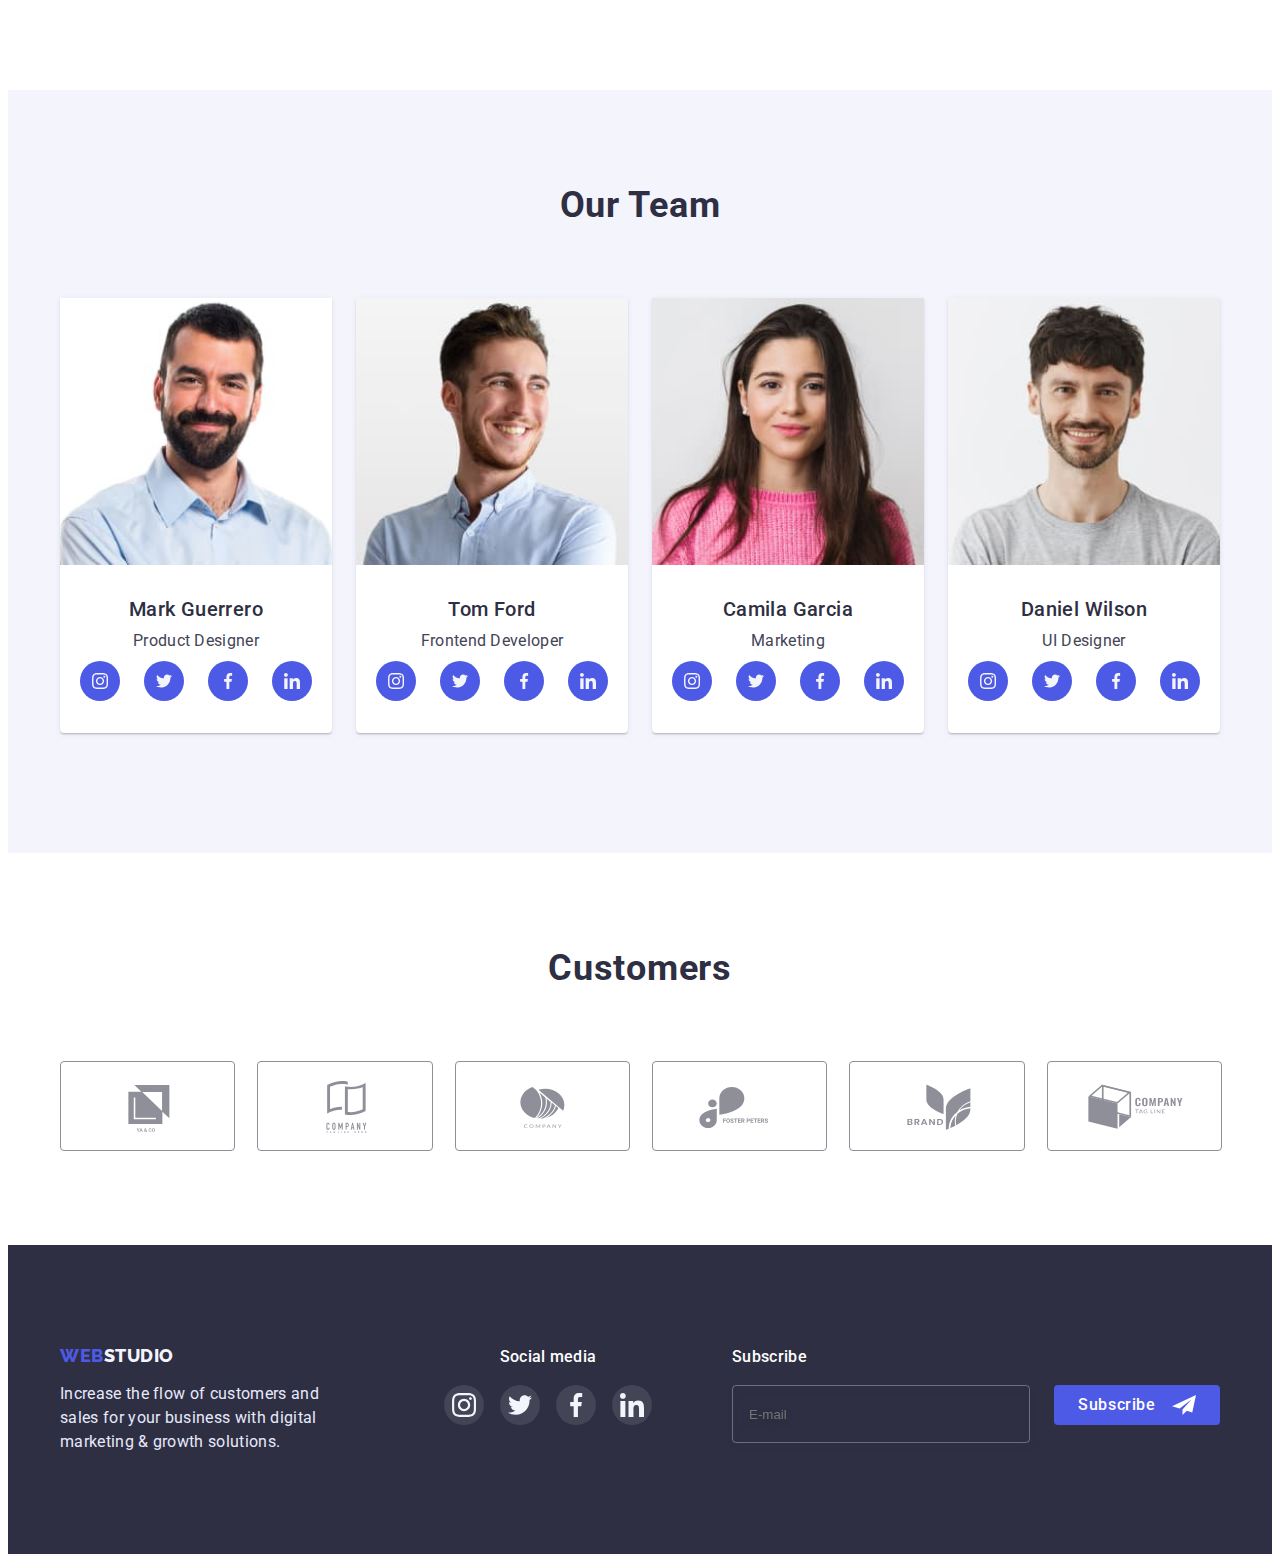
==== commit 1f3debf3: "Almost ready" ====
--- a/index.html
+++ b/index.html
@@ -73,7 +73,9 @@
         </button>
         <ul class="mobile-menu-list list">
           <li class="mobile-menu-item">
-            <a href="./index.html" class="mobile-menu-link link">Studio</a>
+            <a href="./index.html" class="mobile-menu-link link current-mobile"
+              >Studio</a
+            >
           </li>
           <li class="mobile-menu-item">
             <a href="./portfolio.html" class="mobile-menu-link link"
@@ -84,68 +86,67 @@
             <a href="" class="mobile-menu-link link">Contacts</a>
           </li>
         </ul>
-        <address class="mobile-menu-contact">
+        <div class="mobile-menu-contact-social">
           <ul class="mobile-menu-contact-list list">
             <li class="mobile-menu-contact-item">
-              <a href="tel:+110001111111" class="mobile-menu-contact-link link"
+              <a href="tel:+110001111111" class="mobile-menu-phone link"
                 >+11 (000) 111-11-11</a
               >
             </li>
             <li class="mobile-menu-contact-item">
-              <a
-                href="mailto:info@devstudio.com"
-                class="mobile-menu-contact-link link"
+              <a href="mailto:info@devstudio.com" class="mobile-menu-mail link"
                 >info@devstudio.com</a
               >
             </li>
           </ul>
-        </address>
-        <ul class="mobile-menu-social-list list">
-          <li class="mobile-menu-social-item">
-            <a href="" class="mobile-social-link">
-              <svg class="mobile-social-svg" width="24" height="24">
-                <use href="./images/icons.svg#icon-instagram"></use>
-              </svg>
-            </a>
-          </li>
-          <li class="mobile-menu-social-item">
-            <a href="" class="mobile-social-link">
-              <svg class="mobile-social-svg" width="24" height="24">
-                <use href="./images/icons.svg#icon-twitter"></use>
-              </svg>
-            </a>
-          </li>
-          <li class="mobile-menu-social-item">
-            <a href="" class="mobile-social-link">
-              <svg class="mobile-social-svg" width="24" height="24">
-                <use href="./images/icons.svg#icon-facebook"></use>
-              </svg>
-            </a>
-          </li>
-          <li class="mobile-menu-social-item">
-            <a href="" class="mobile-social-link">
-              <svg class="mobile-social-svg" width="24" height="24">
-                <use href="./images/icons.svg#icon-linkedin"></use>
-              </svg>
-            </a>
-          </li>
-        </ul>
+
+          <ul class="mobile-menu-social-list list">
+            <li class="mobile-menu-social-item">
+              <a href="" class="mobile-social-link">
+                <svg class="mobile-social-svg" width="24" height="24">
+                  <use href="./images/icons.svg#icon-instagram"></use>
+                </svg>
+              </a>
+            </li>
+            <li class="mobile-menu-social-item">
+              <a href="" class="mobile-social-link">
+                <svg class="mobile-social-svg" width="24" height="24">
+                  <use href="./images/icons.svg#icon-twitter"></use>
+                </svg>
+              </a>
+            </li>
+            <li class="mobile-menu-social-item">
+              <a href="" class="mobile-social-link">
+                <svg class="mobile-social-svg" width="24" height="24">
+                  <use href="./images/icons.svg#icon-facebook"></use>
+                </svg>
+              </a>
+            </li>
+            <li class="mobile-menu-social-item">
+              <a href="" class="mobile-social-link">
+                <svg class="mobile-social-svg" width="24" height="24">
+                  <use href="./images/icons.svg#icon-linkedin"></use>
+                </svg>
+              </a>
+            </li>
+          </ul>
+        </div>
       </div>
     </header>
     <!-- /HEADER -->
 
     <main>
       <!-- HERO -->
-      <!-- <section class="hero"> -->
-      <!-- <div class="container">
+      <section class="hero">
+        <div class="container">
           <h1 class="hero-title">Effective Solutions for Your Business</h1>
           <button type="button" class="hero-button" data-modal-open>
             Order Service
           </button>
         </div>
-      </section> -->
+      </section>
       <!--ABOUT-->
-      <!-- <section class="information section">
+      <section class="information">
         <div class="container">
           <h2 class="visually-hidden">Advantages</h2>
           <ul class="information-list list">
@@ -199,53 +200,104 @@
             </li>
           </ul>
         </div>
-      </section> -->
+      </section>
       <!-- /ABOUT-->
       <!-- JOB-->
-      <!-- <section class="job-example section">
+      <section class="job-example">
         <div class="container">
           <h2 class="job-example-title">What are we doing</h2>
           <ul class="job-example-list list">
             <li class="job-example-item list">
-              <img
-                class="job-example-img"
-                src="./images/what-we-doing/img1.jpg"
-                alt="Computer"
-                width="360"
-              />
+              <picture>
+                <source
+                  srcset="
+                    ./images/what-we-doing/img-desktop1.jpg    1x,
+                    ./images/what-we-doing/img-desktop1@2x.jpg 2x
+                  "
+                  media="(min-width: 1200px)"
+                />
+                <img
+                  class="job-example-img"
+                  src="./images/what-we-doing/img-desktop1.jpg"
+                  alt="Computer"
+                  width="360"
+                />
+              </picture>
             </li>
             <li class="job-example-item list">
-              <img
-                class="job-example-img"
-                src="./images/what-we-doing/img2.jpg"
-                alt="Phone's screen"
-                width="360"
-              />
+              <picture
+                ><source
+                  srcset="
+                    ./images/what-we-doing/img-desktop2.jpg    1x,
+                    ./images/what-we-doing/img-desktop2@2x.jpg 2x
+                  "
+                  media="(min-width: 1200px)"
+                />
+                <img
+                  class="job-example-img"
+                  src="./images/what-we-doing/img-desktop2.jpg"
+                  alt="Phone's screen"
+                  width="360"
+                />
+              </picture>
             </li>
             <li class="job-example-item">
-              <img
-                class="job-example-img"
-                src="./images/what-we-doing/img3.jpg"
-                alt="Phone and computer"
-                width="360"
-              />
+              <picture
+                ><source
+                  srcset="
+                    ./images/what-we-doing/img-desktop3.jpg    1x,
+                    ./images/what-we-doing/img-desktop3@2x.jpg 2x
+                  "
+                  media="(min-width: 1200px)"
+                />
+                <img
+                  class="job-example-img"
+                  src="./images/what-we-doing/img-desktop3.jpg"
+                  alt="Phone and computer"
+                  width="360"
+                />
+              </picture>
             </li>
           </ul>
         </div>
-      </section> -->
+      </section>
       <!-- /JOB-->
       <!-- TEAM-->
-      <!-- <section class="team section">
+      <section class="team section">
         <div class="container">
           <h2 class="team-title">Our Team</h2>
           <ul class="team-list list">
             <li class="team-item">
-              <img
-                class="team-img"
-                src="./images/our-team/img1.jpg"
-                alt="employee"
-                width="264"
-              />
+              <picture>
+                <source
+                  srcset="
+                    ./images/our-team/img-desktop1.jpg    1x,
+                    ./images/our-team/img-desktop1@2x.jpg 2x
+                  "
+                  media="(min-width: 1200px)"
+                />
+                <source
+                  srcset="
+                    /images/our-team/img-tablet1.jpg     1x,
+                    ./images/our-team/img-tablet1@2x.jpg 2x
+                  "
+                  media="(min-width: 768px)"
+                />
+                <source
+                  srcset="
+                    /images/our-team/img-mobile1.jpg     1x,
+                    ./images/our-team/img-mobile1@2x.jpg 2x
+                  "
+                  media="(max-width: 767px)"
+                />
+                <img
+                  class="team-img"
+                  src="./images/our-team/img-desktop1.jpg"
+                  alt="employee"
+                  width="264"
+                />
+              </picture>
+
               <div class="team-text">
                 <h3 class="team-member">Mark Guerrero</h3>
                 <p class="team-description">Product Designer</p>
@@ -282,12 +334,36 @@
               </div>
             </li>
             <li class="team-item">
-              <img
-                class="team-img"
-                src="./images/our-team/img2.jpg"
-                alt="employee"
-                width="264"
-              />
+              <picture>
+                <source
+                  srcset="
+                    ./images/our-team/img-desktop2.jpg    1x,
+                    ./images/our-team/img-desktop2@2x.jpg 2x
+                  "
+                  media="(min-width: 1200px)"
+                />
+                <source
+                  srcset="
+                    /images/our-team/img-tablet2.jpg     1x,
+                    ./images/our-team/img-tablet2@2x.jpg 2x
+                  "
+                  media="(min-width: 768px)"
+                />
+                <source
+                  srcset="
+                    /images/our-team/img-mobile2.jpg     1x,
+                    ./images/our-team/img-mobile2@2x.jpg 2x
+                  "
+                  media="(max-width: 767px)"
+                />
+                <img
+                  class="team-img"
+                  src="./images/our-team/img-desktop2.jpg"
+                  alt="employee"
+                  width="264"
+                />
+              </picture>
+
               <div class="team-text">
                 <h3 class="team-member">Tom Ford</h3>
                 <p class="team-description">Frontend Developer</p>
@@ -324,12 +400,36 @@
               </div>
             </li>
             <li class="team-item">
-              <img
-                class="team-img"
-                src="./images/our-team/img3.jpg"
-                alt="employee"
-                width="264"
-              />
+              <picture>
+                <source
+                  srcset="
+                    ./images/our-team/img-desktop3.jpg    1x,
+                    ./images/our-team/img-desktop3@2x.jpg 2x
+                  "
+                  media="(min-width: 1200px)"
+                />
+                <source
+                  srcset="
+                    /images/our-team/img-tablet3.jpg     1x,
+                    ./images/our-team/img-tablet3@2x.jpg 2x
+                  "
+                  media="(min-width: 768px)"
+                />
+                <source
+                  srcset="
+                    /images/our-team/img-mobile3.jpg     1x,
+                    ./images/our-team/img-mobile3@2x.jpg 2x
+                  "
+                  media="(max-width: 767px)"
+                />
+                <img
+                  class="team-img"
+                  src="./images/our-team/img-desktop3.jpg"
+                  alt="employee"
+                  width="264"
+                />
+              </picture>
+
               <div class="team-text">
                 <h3 class="team-member">Camila Garcia</h3>
                 <p class="team-description">Marketing</p>
@@ -366,12 +466,36 @@
               </div>
             </li>
             <li class="team-item">
-              <img
-                class="team-img"
-                src="./images/our-team/img4.jpg"
-                alt="employee"
-                width="264"
-              />
+              <picture>
+                <source
+                  srcset="
+                    ./images/our-team/img-desktop4.jpg    1x,
+                    ./images/our-team/img-desktop4@2x.jpg 2x
+                  "
+                  media="(min-width: 1200px)"
+                />
+                <source
+                  srcset="
+                    /images/our-team/img-tablet4.jpg     1x,
+                    ./images/our-team/img-tablet4@2x.jpg 2x
+                  "
+                  media="(min-width: 768px)"
+                />
+                <source
+                  srcset="
+                    /images/our-team/img-mobile4.jpg     1x,
+                    ./images/our-team/img-mobile4@2x.jpg 2x
+                  "
+                  media="(max-width: 767px)"
+                />
+                <img
+                  class="team-img"
+                  src="./images/our-team/img-desktop4.jpg"
+                  alt="employee"
+                  width="264"
+                />
+              </picture>
+
               <div class="team-text">
                 <h3 class="team-member">Daniel Wilson</h3>
                 <p class="team-description">UI Designer</p>
@@ -409,11 +533,11 @@
             </li>
           </ul>
         </div>
-      </section> -->
+      </section>
       <!-- /TEAM-->
 
       <!--CUSTOMERS-->
-      <!-- <section class="customers section">
+      <section class="customers section">
         <div class="container">
           <h2 class="customers-title">Customers</h2>
           <ul class="customers-list list">
@@ -461,54 +585,55 @@
             </li>
           </ul>
         </div>
-      </section> -->
+      </section>
     </main>
     <!-- FOOTER-->
-    <!-- <footer class="footer-container">
+    <footer class="footer-container">
       <div class="container footer-general-container">
-        <div class="footer-description">
-          <a href="./index.html" class="logotype link logo-bottom">
-            Web<span class="part-logotype-light">Studio</span>
-          </a>
-          <p class="footer-text">
-            Increase the flow of customers and sales for your business with
-            digital marketing & growth solutions.
-          </p>
+        <div class="footer-extra-wrap">
+          <div class="footer-description">
+            <a href="./index.html" class="logotype link logo-bottom">
+              Web<span class="part-logotype-light">Studio</span>
+            </a>
+            <p class="footer-text">
+              Increase the flow of customers and sales for your business with
+              digital marketing & growth solutions.
+            </p>
+          </div>
+          <div class="footer-social-media">
+            <p class="footer-social-text">Social media</p>
+            <ul class="footer-social-list list">
+              <li class="footer-social-item">
+                <a href="" class="footer-social-link">
+                  <svg class="footer-social-svg" width="24" height="24">
+                    <use href="./images/icons.svg#icon-instagram"></use>
+                  </svg>
+                </a>
+              </li>
+              <li class="footer-social-item">
+                <a href="" class="footer-social-link">
+                  <svg class="footer-social-svg" width="24" height="24">
+                    <use href="./images/icons.svg#icon-twitter"></use>
+                  </svg>
+                </a>
+              </li>
+              <li class="footer-social-item">
+                <a href="" class="footer-social-link">
+                  <svg class="footer-social-svg" width="24" height="24">
+                    <use href="./images/icons.svg#icon-facebook"></use>
+                  </svg>
+                </a>
+              </li>
+              <li class="footer-social-item">
+                <a href="" class="footer-social-link">
+                  <svg class="footer-social-svg" width="24" height="24">
+                    <use href="./images/icons.svg#icon-linkedin"></use>
+                  </svg>
+                </a>
+              </li>
+            </ul>
+          </div>
         </div>
-        <div class="footer-social-media">
-          <p class="footer-social-text">Social media</p>
-          <ul class="footer-social-list list">
-            <li class="footer-social-item">
-              <a href="" class="footer-social-link">
-                <svg class="footer-social-svg" width="24" height="24">
-                  <use href="./images/icons.svg#icon-instagram"></use>
-                </svg>
-              </a>
-            </li>
-            <li class="footer-social-item">
-              <a href="" class="footer-social-link">
-                <svg class="footer-social-svg" width="24" height="24">
-                  <use href="./images/icons.svg#icon-twitter"></use>
-                </svg>
-              </a>
-            </li>
-            <li class="footer-social-item">
-              <a href="" class="footer-social-link">
-                <svg class="footer-social-svg" width="24" height="24">
-                  <use href="./images/icons.svg#icon-facebook"></use>
-                </svg>
-              </a>
-            </li>
-            <li class="footer-social-item">
-              <a href="" class="footer-social-link">
-                <svg class="footer-social-svg" width="24" height="24">
-                  <use href="./images/icons.svg#icon-linkedin"></use>
-                </svg>
-              </a>
-            </li>
-          </ul>
-        </div>
-
         <form class="footer-form">
           <p class="footer-field-description">Subscribe</p>
           <div class="footer-input-btn-wrap">
@@ -528,11 +653,11 @@
           </div>
         </form>
       </div>
-    </footer> -->
+    </footer>
     <!-- /FOOTER-->
 
     <!--BACKDROP-->
-    <!-- <div class="backdrop is-hidden" data-modal>
+    <div class="backdrop is-hidden" data-modal>
       <div class="modal">
         <button type="button" class="modal-close-btn" data-modal-close>
           <svg class="modal-close-icon" width="8" height="8">
@@ -610,8 +735,7 @@
       </div>
     </div>
 
-    
-    <script src="./js/modal.js"></script> -->
+    <script src="./js/modal.js"></script>
     <script src="./js/mobile-menu.js"></script>
   </body>
 </html>
--- a/css/styles.css
+++ b/css/styles.css
@@ -24,10 +24,6 @@
     height: auto;
 }
 
-.section {
-    padding-top: 120px;
-    padding-bottom: 120px;
-}
 
 .container {
     width: 100%;
@@ -79,15 +75,12 @@
     display: flex;
 }
 
-.menu-list {
-    display: flex;
-}
-
 .logotype {
     display: block;
     padding-top: 24px;
     padding-bottom: 24px;
-    
+
+    font-weight: 800;
     font-family: 'Raleway', sans-serif;
     font-size: 18px;
     line-height: 1.33;
@@ -162,13 +155,7 @@
 .hero {
    margin-left: auto;
    margin-right: auto;
-    padding-top: 188px;
-    padding-bottom: 188px;
-    background-image: linear-gradient(rgba(46, 47, 66, 0.7), rgba(46, 47, 66, 0.7)), url('../images/hero/hero.jpg');
-    background-size: cover;
-    max-width: 1440px;
-    background-position: center;
-    background-repeat: no-repeat;
+    
     background-color: rgba(46, 47, 66, 0.7);
 }
 
@@ -182,13 +169,9 @@
 }
 
 .hero-title {
-    width: 498px;
-    margin: 0px auto 48px auto;
-        font-size: 56px;
-        line-height: 1.07;
-        text-align: center;
-        letter-spacing: 0.02em;
-        color: var(--color-main-title);
+    text-align: center;
+    letter-spacing: 0.02em;
+    color: var(--color-main-title);
 }
 
 .hero-button {
@@ -197,9 +180,6 @@
     margin-left: auto;
     padding: 16px 32px;
 
-    min-width: 105px;
-    border: var(--color-logo-bkg-button);
-    border-radius: 4px;
     font-weight: 500;
     font-size: 16px;
     line-height: 1.5;
@@ -208,6 +188,8 @@
     background-color: var(--color-logo-bkg-button);
     cursor: pointer;
     box-shadow: 0px 4px 4px rgba(0, 0, 0, 0.15);
+    border: var(--color-logo-bkg-button);
+    border-radius: 4px;
 
     transition: background-color var(--transition-dur-func), border-color var(--transition-dur-func);
 }
@@ -219,87 +201,32 @@
 }
 
 /*==================ABOUT========*/
-.information-list {
-    display: flex;
-    flex-wrap: wrap;
-    gap: 24px;
-}
-
-.information-item {
-   flex-basis: calc((100% - 72px) / 4);
-
-}
-
-.information-icon-container {
-display: flex;
-height: 112px;
-width: 264px;
-justify-content: center;
-align-items: center;
-border-radius: 4px;
-background-color: var(--color-logo);
-margin-bottom: 8px;
-}
-
+/*
+
+
+
+*/
 .information-title {
-    font-weight: 500;
     margin-bottom: 8px;
-        font-size: 20px;
-        line-height: 1.2;
-        letter-spacing: 0.02em;
-        color: var(--color-next-title);
+    letter-spacing: 0.02em;
+    color: var(--color-next-title);
 }
 
 .information-text {
-    font-size: 16px;
-        line-height: 1.5;
-        letter-spacing: 0.02em;
-        color: var(--color-text);
+    font-weight: 500;
+    font-size: 16px;
+    line-height: 1.5;
+    letter-spacing: 0.02em;
+    color: var(--color-text);
 }
 
 /*==================JOB========*/
 
-.job-example {
-    padding-top: 0;
-}
-
-.job-example-list {
-display: flex;
-flex-wrap: wrap;
-gap: 24px;
-
-}
-
-.job-example-item {
-width: 360px;
-flex-basis: calc((100% - 48px) / 3);
-}
-
-.job-example-title {
-   margin-bottom: 72px;
-    font-size: 36px;
-    line-height: 1.11;
-    text-align: center;
-    letter-spacing: 0.02em;
-    color: var(--color-next-title);
-    text-transform: capitalize;
-}
 
 /*==================TEAM========*/
 .team {
     background-color: var(--color-logo);
 
-}
-
-.team-list {
-display: flex;
-flex-wrap: wrap;
-gap: 24px;
-}
-
-.team-item {
-width: 264px;
-flex-basis: calc((100% - 72px) / 4);
 }
 
 .team-item {
@@ -310,24 +237,26 @@
 }
 .team-title {
     margin-bottom: 72px;
+
     font-weight: 700;
-        font-size: 36px;
-        line-height: 1.11;
-        text-align: center;
-        letter-spacing: 0.02em;
-        color: var(--color-next-title);
-        text-transform: capitalize;
+    font-size: 36px;
+    line-height: 1.11;
+    text-align: center;
+    letter-spacing: 0.02em;
+    color: var(--color-next-title);
+    text-transform: capitalize;
 }
 
 
 .team-member {
     text-align: center;
     margin-bottom: 8px;
-    font-weight: 500;
-        font-size: 20px;
-        line-height: 1.2;
-        letter-spacing: 0.02em;
-        color: var(--color-next-title);
+
+    font-weight: 500;
+    font-size: 20px;
+    line-height: 1.2;
+    letter-spacing: 0.02em;
+    color: var(--color-next-title);
 }
 
 .team-description {
@@ -346,6 +275,7 @@
 .team-social-list {
     display: flex;
     gap: 24px;
+    justify-content: center;
 }
 .team-social-link {
     display: flex;
@@ -366,9 +296,7 @@
 
 
 /*=============CUSTOMERS=========*/
-.customers {
-    padding-top: 114px;
-}
+
 .customers-title {
     margin-bottom: 72px;
 
@@ -378,17 +306,8 @@
     letter-spacing: 0.02em;
     color: var(--color-next-title);
 }
-.customers-item {
-    width: 168px;
-    height: 88px;
-}
-
-.customers-list {
-    display: flex;
-    gap: 24px;
-    justify-content: center;
-    align-items: center;
-}
+
+
 
 .customers-link {
     display: flex;
@@ -422,16 +341,12 @@
 
 
 /*=============PORTFOLIO PAGE=========*/
-.portfolio-section {
-padding-top: 96px;
-padding-bottom: 120px;
-}
 
 
 .portfolio-select-list {
 display: flex;
-justify-content: center;
-margin-bottom: 72px;
+flex-wrap: wrap;
+
 }
 
 .portfolio-select-item:not(:last-child) {
@@ -463,19 +378,9 @@
     box-shadow: 0px 3px 1px rgba(0, 0, 0, 0.1), 0px 2px 1px rgba(0, 0, 0, 0.08), 0px 2px 2px rgba(0, 0, 0, 0.12);
 }
 
-.portfolio-select-btn:not(:last-child) {
-    margin-right: 24px;
-}
-
 .portfolio-work-list {
     display: flex;
     flex-wrap: wrap;
-    row-gap: 48px;
-    column-gap: 24px;
-}
-
-.portfolio-work-item {
-    flex-basis: calc((100% - 48px) / 3);
 }
 
 .portfolio-work-link {
@@ -543,16 +448,7 @@
 /*==================FOOTER========*/
 .footer-container {
     background-color: var(--color-next-title);
-    padding-top: 100px;
-    padding-bottom: 100px;
-}
-
-.footer-general-container {
-    display: flex;
-}
-
-.footer-description {
-    margin-right: 120px;
+
 }
 
 .part-logotype-light {
@@ -563,18 +459,15 @@
     margin-bottom: 16px;
     margin-right: 0;
     padding: 0;
+
+    line-height: 1.17;
 }
 
 .footer-text {
     font-size: 16px;
-        line-height: 1.5;
-        letter-spacing: 0.02em;
-        color: var(--color-footertext-bkg-subtitle);
-        width: 264px;
-}
-
-.footer-social-media {
-margin-right: 80px;
+    line-height: 1.5;
+    letter-spacing: 0.02em;
+    color: var(--color-footertext-bkg-subtitle);
 }
 
 .footer-social-text {
@@ -610,33 +503,28 @@
 }
 
 .footer-field-description {
-        display: block;
-        margin-bottom: 16px;
-    
-        font-weight: 500;
-        font-size: 16px;
-        line-height: 1.5;
-        letter-spacing: 0.02em;
-        color: var(--color-main-title);
-}
-
-.footer-input-btn-wrap {
-display: flex;
+    display: block;
+    margin-bottom: 16px;
+    
+    font-weight: 500;
+    font-size: 16px;
+    line-height: 1.5;
+    letter-spacing: 0.02em;
+    color: var(--color-main-title);
 }
 
 .footer-input {
-    margin-right: 24px;
-        padding: 8px 16px;
-        width: 264px;
-        height: 40px;
-        border: 1px solid rgba(255, 255, 255, 0.3);
-        filter: drop-shadow(0px 4px 4px rgba(0, 0, 0, 0.15));
-        border-radius: 4px;
-        background-color: transparent;
-        color: #FFFFFF;
-        outline: none;
-
-        transition: border-color var(--transition-dur-func);
+    padding: 8px 16px;
+
+    height: 40px;
+    border: 1px solid rgba(255, 255, 255, 0.3);
+    filter: drop-shadow(0px 4px 4px rgba(0, 0, 0, 0.15));
+    border-radius: 4px;
+    background-color: transparent;
+    color: #FFFFFF;
+    outline: none;
+
+    transition: border-color var(--transition-dur-func);
 }
 
 .footer-input:focus {
@@ -646,23 +534,22 @@
 .footer-mail-btn {
     display: flex;
     font-family: inherit;
-    min-width: 165px;
     height: 40px;
     padding: 8px 24px;
 
     font-weight: 500;
-        font-size: 16px;
-        line-height: 1.5;
-        letter-spacing: 0.04em;
-        color: #FFFFFF;
+    font-size: 16px;
+    line-height: 1.5;
+    letter-spacing: 0.04em;
+    color: #FFFFFF;
 
     background-color: #4D5AE5;
     border: none;
-     border-radius: 4px;
-     border-color: transparent;
-
-     cursor: pointer;
-     transition: background-color var(--transition-dur-func);
+    border-radius: 4px;
+    border-color: transparent;
+
+    cursor: pointer;
+    transition: background-color var(--transition-dur-func);
 }
 
 .footer-mail-btn:hover,
@@ -674,7 +561,7 @@
 }
 /*==================/FOOTER========*/
 
-/*==================MODAL WINDOW=======*/
+/*==================MODAL FORM WINDOW =======*/
 .backdrop {
 position: fixed;
 top: 0;
@@ -696,8 +583,8 @@
 .modal {
 padding: 72px 24px 24px 24px;
 
-width: 408px;
-height: 584px;
+max-width: 408px;
+min-height: 584px;
 background-color: #fcfcfc;
 box-shadow: 0px 1px 1px rgba(0, 0, 0, 0.14), 0px 1px 3px rgba(0, 0, 0, 0.12), 0px 2px 1px rgba(0, 0, 0, 0.2);
 border-radius: 4px;
--- a/css/mobile.css
+++ b/css/mobile.css
@@ -1,43 +1,235 @@
+/*=================SCREEN WIDTH 320px+ ===================*/
+
 @media screen and (min-width: 320px) {
     .container {
         padding-left: 16px;
         padding-right: 16px;
     }
 
-
-}
-
-@media screen and (max-width: 767px) {
-   
-    /*==========HEADER=========*/
-.menu-list {
-    display: none;
-}
-.contact {
-    display: none;
-}
-
-.mobile-menu-open-btn {
-    background-color: transparent;
-    border: none;
-    padding: 0;
-    line-height: 0;
-}
-}
-
-
+    .modal {
+        width: calc(100% - 32px);
+    }
+    .mobile-menu-phone {
+        font-size: 24px;
+    }
+
+    .mobile-menu-list {
+        margin-bottom: 15px;
+    }
+        /*==========HEADER=========*/
+    .menu-list {
+        display: none;
+     }
+        
+    .contact {
+        display: none;
+     }
+        
+    .mobile-menu-open-btn {
+        background-color: transparent;
+        border: none;
+        padding: 0;
+        line-height: 0;
+    }
+
+     /*==========HERO=========*/
+
+     .hero {
+        margin-left: auto;
+        margin-right: auto;
+        padding-top: 112px;
+        padding-bottom: 112px;
+        background-image: linear-gradient(rgba(46, 47, 66, 0.7), rgba(46, 47, 66, 0.7)), url('../images/hero/hero-mobile.jpg');
+        background-size: cover;
+        max-width: 428px;
+        background-position: center;
+        background-repeat: no-repeat;
+        background-color: rgba(46, 47, 66, 0.7);
+         }
+
+    .hero-title {
+        margin: 0 auto 72px auto;
+        max-width: 319px;
+
+        font-size: 36px;
+        line-height: 1.11;
+    }
+
+    .hero-button {
+        min-width: 105px;
+    }
+
+    /*==================ABOUT========*/
+    .information {
+        padding-top: 96px;
+        padding-bottom: 96px;
+    }
+
+    .information-icon-container {
+        display: none;
+    }
+
+    .information-item:not(:last-of-type) {
+        margin-bottom: 72px;
+    }
+
+    .information-title {
+        font-weight: 700;
+    
+        font-size: 36px;
+        line-height: 1.1;
+        letter-spacing: 0.02em;
+        text-align: center;
+        }
+    .information-text {
+        text-align: justify;
+    }
+
+/*==================JOB========*/
+    .job-example {
+        display: none;
+    }
+
+/*==================TEAM========*/
+    .team {
+        padding-top: 96px;
+        padding-bottom: 128px;
+    }
+    .team-item {
+        margin-left: auto;
+        margin-right: auto;
+        width: 264px;
+    }
+    .team-item:not(:last-of-type) {
+        margin-bottom: 72px;
+    }
+
+
+/*==================CUSTOMERS========*/
+    .customers {
+        padding-top: 96px;
+        padding-bottom: 96px;
+    }
+
+    .customers-list {
+        display: flex;
+        flex-wrap: wrap;
+        column-gap: 16px;
+        row-gap: 72px;
+    }
+
+    .customers-item {
+        min-height: 88px;
+        flex-basis: calc((100% - 16px) / 2);
+    }
+
+        /*==================FOOTER========*/
+    .footer-container {
+        padding-top: 96px;
+        padding-bottom: 96px;
+    }
+
+    .footer-description {
+        margin-bottom: 72px;
+    }
+
+    .logo-bottom {
+        text-align: center;
+    }
+
+    .footer-text {
+        display: block;
+        margin-left: auto;
+        margin-right: auto;
+        max-width: 268px; 
+    }
+
+    .footer-social-text {
+        text-align: center;
+    }
+
+    .footer-social-list {
+        justify-content: center;
+    }
+
+    .footer-social-media {
+        margin-bottom: 72px;
+    }
+
+    .footer-field-description {
+        text-align: center;
+    }
+
+    .footer-input {
+        width: 100%;
+        margin-bottom: 16px;
+    }
+
+    .footer-mail-btn {
+        min-width: 165px;
+        margin-left: auto;
+        margin-right: auto;
+        
+    }
+    /*=============PORTFOLIO PAGE=========*/
+    .portfolio-section {
+        padding-top: 48px;
+        padding-bottom: 48px;
+    }
+    .portfolio-select-list {
+        margin-bottom: 48px;
+        row-gap: 16px;
+    }
+    .portfolio-select-btn {
+        padding: 8px 16px;
+    }
+
+    .portfolio-work-item {
+        width: 100%;
+    }
+
+}
+
+
+/*==================HERO BG IMAGE 2x========*/
+@media screen and (min-device-pixel-ratio: 2) and (min-width: 320px),
+screen and (-webkit-min-device-pixel-ratio: 2) and (min-width: 320px),
+screen and (min-resolution: 192dpi) and (min-width: 320px),
+screen and (min-resolution: 2dppx) and (min-width: 320px) {
+    .hero {
+        background-image: linear-gradient(rgba(46, 47, 66, 0.7), rgba(46, 47, 66, 0.7)), url('../images/hero/hero-mobile@2x.jpg');
+    }
+}
+
+/*=================SCREEN WIDTH 480px+ ===================*/
 @media screen and (min-width: 480px) {
    .container {
     max-width: 428px;
    
    } 
-
-
-}
-
-/*=========MOBILE MENU========*/
+.mobile-menu-phone {
+    font-size: 36px;
+}
+
+}
+
+/*=================SCREEN WIDTH 0-767px ===================*/
+@media screen and (max-width: 767px) {
+
+        .portfolio-work-item {
+            margin-bottom: 48px;
+        }
+.portfolio-work-list {
+    justify-content: center;
+}
+}
+
+/*=================MOBILE MENU===================*/
 .mobile-menu {
-    padding: 80px 40px 40px;
+    display: flex;
+    flex-direction: column;
+    padding: 80px 40px 40px 40px;
+
     position: fixed;
     width: 100%;
     height: 100%;
@@ -75,4 +267,72 @@
     background-color: #E7E9FC;
     border: 1px solid rgba(0, 0, 0, 0.1);
     border-radius: 50%;
+}
+
+
+
+.mobile-menu-link {
+    font-weight: 700;
+    font-size: 36px;
+    line-height: 1.11;
+    letter-spacing: 0.02em;
+    text-transform: capitalize;
+    
+    color: #2E2F42;
+   
+}
+
+.current-mobile {
+    color: rgba(64, 75, 191, 1);
+}
+
+.mobile-menu-item:not(:last-of-type) {
+    margin-bottom: 40px;
+}
+
+.mobile-menu-contact-social {
+    margin-top: auto;
+}
+
+.mobile-menu-phone {
+
+    font-style: normal;
+    font-weight: 600;
+    line-height: 1.11;
+    text-transform: capitalize;
+   
+    color: #4D5AE5;
+}
+
+.mobile-menu-mail {
+    display: inline-block;
+    margin-top: 40px;
+
+    font-style: normal;
+    font-weight: 500;
+    font-size: 20px;
+    line-height: 1.2;
+    letter-spacing: 0.02em;
+  
+    color: #434455;
+}
+
+.mobile-menu-social-list {
+    display: flex;
+    flex-wrap: wrap;
+    column-gap: 56px;
+    row-gap: 28px;
+
+    margin-top: 48px;
+}
+
+.mobile-social-link {
+    display: flex;
+    justify-content: center;
+    align-items: center;
+    
+    width: 40px;
+    height: 40px;
+    background-color: #4D5AE5;
+    border-radius: 50%;
 }--- a/css/tablet.css
+++ b/css/tablet.css
@@ -1,3 +1,5 @@
+/*=================SCREEN WIDTH 768px+ ===================*/
+
 @media screen and (min-width: 768px) {
     .container {
         max-width: 768px;
@@ -8,9 +10,19 @@
     .logotype {
         margin-right: 120px;
     }
+
+    .menu-list {
+        display: flex;
+        }
+
     .mobile-menu-open-btn {
         display: none;
     }
+
+    .contact {
+        display: inline-block;
+    }
+
     .contact-link {
 
         font-size: 12px;
@@ -22,4 +34,172 @@
          margin-bottom: 4px;
          }
 
-}+        /*==========HERO=========*/
+    .hero {
+        padding-bottom: 108px;
+        background-image: linear-gradient(rgba(46, 47, 66, 0.7), rgba(46, 47, 66, 0.7)), url('../images/hero/hero-tablet.jpg');
+        max-width: 768px;
+         }
+        
+    .hero-title {
+        margin: 0 auto 40px auto;
+        max-width: 496px;
+        
+        font-size: 56px;
+        line-height: 1.07;
+        }
+        
+    .hero-button {
+        min-width: 169px;
+        }
+    
+    /*==================ABOUT========*/
+    .information-list {
+        display: flex;
+        flex-wrap: wrap;
+        column-gap: 24px;
+        row-gap: 72px;
+        }
+
+    .information-item {
+        flex-basis: calc((100% - 24px) / 2);
+}
+
+    .information-item:not(:last-of-type) {
+        margin-bottom: 0px;
+ }
+
+    .information-text {
+        text-align: left;
+  }
+
+  /*==================TEAM========*/
+    .team {
+        padding-bottom: 104px;
+
+  }
+
+    .team-list {
+        display: flex;
+        flex-wrap: wrap;
+        column-gap: 24px;
+        row-gap: 64px;
+        justify-content: center;
+  }
+
+    .team-item {
+       margin-left: 0;
+       margin-right: 0;
+    }
+
+    .team-item:not(:last-of-type) {
+        margin-bottom: 0px;
+   }
+
+/*==================CUSTOMERS========*/
+    .customers {
+        padding-left: 92px;
+        padding-right: 92px;
+    }
+
+   .customers-list {
+        display: flex;
+        flex-wrap: wrap;
+        column-gap: 24px;
+   }
+
+   .customers-item {
+        flex-basis: calc((100% - 48px) / 3);
+   }
+
+
+ /*==================FOOTER========*/
+
+    .footer-container {
+    padding-left: 108px;
+    padding-right: 108px;
+    }
+
+   .footer-extra-wrap {
+       display: flex;
+       gap: 24px;
+      margin-bottom: 72px;
+   }
+
+    .logo-bottom {
+        text-align: left;
+    }
+
+    .footer-description {
+        margin-bottom: 0px;
+    }
+
+    .footer-text {
+        max-width: 264px;
+    }
+
+    .footer-social-media {
+        margin-bottom: 0px;
+    }
+
+    .footer-input-btn-wrap {
+        display: flex;
+        gap: 24px;
+    }
+
+    .footer-field-description {
+        text-align: left;
+    }
+    .footer-input {
+        max-width: 264px;
+        margin-bottom: 0;
+         }
+
+    .footer-mail-btn {
+        margin-left: 0;
+        margin-right: 0;
+        }
+
+ /*=============PORTFOLIO PAGE=========*/
+    .portfolio-section {
+        padding-top: 64px;
+        padding-bottom: 96px;
+        }
+
+    .portfolio-select-btn {
+        padding: 12px 24px;
+        }
+
+    .portfolio-select-list {
+        justify-content: center;
+        margin-bottom: 64px;
+        }
+
+    .portfolio-work-list {
+        column-gap: 24px;
+        row-gap: 72px;
+        }
+
+    .portfolio-work-item {
+         flex-basis: calc((100% - 24px) / 2);
+        }
+}
+
+/*==================HERO BG IMAGE2x========*/
+@media screen and (min-device-pixel-ratio: 2) and (min-width: 768px),
+screen and (-webkit-min-device-pixel-ratio: 2) and (min-width: 768px),
+screen and (min-resolution: 192dpi) and (min-width: 768px),
+screen and (min-resolution: 2dppx) and (min-width: 768px) {
+    .hero {
+        background-image: linear-gradient(rgba(46, 47, 66, 0.7), rgba(46, 47, 66, 0.7)), url('../images/hero/hero-tablet@2x.jpg');
+    }
+}
+
+/*=================SCREEN WIDTH 0-767px ===================*/
+@media screen and (max-width: 1199px) {
+    .portfolio-text-overlay {
+        display: none;
+
+    }
+
+}
--- a/css/desktop.css
+++ b/css/desktop.css
@@ -1,9 +1,11 @@
+/*=================SCREEN WIDTH 1200px+ ===================*/
+
 @media screen and (min-width: 1200px) {
     .container {
         max-width: 1160px;
     }
 
-        /*==========HEADER=========*/
+    /*==========HEADER=========*/
     .logotype {
         margin-right: 76px;
     }
@@ -24,4 +26,152 @@
         line-height: 1.5;
         letter-spacing: 0.02em;
     }
+
+    /*==========HERO=========*/
+    .hero {
+        padding-top: 188px;
+        padding-bottom: 188px;
+        background-image: linear-gradient(rgba(46, 47, 66, 0.7), rgba(46, 47, 66, 0.7)), url('../images/hero/hero-desktop.jpg');
+        max-width: 1440px;
+        }
+        
+    .hero-title {
+        margin: 0 auto 48px auto;
+        max-width: 496px;
+        }
+        
+    .hero-button {
+        min-width: 169px;
+        }
+
+    /*==================ABOUT========*/
+    .information {
+        padding-top: 120px;
+        padding-bottom: 120px;
+         }
+
+    .information-item {
+        flex-basis: calc((100% - 72px) / 4);
+        }
+    
+    .information-icon-container {
+        display: flex;
+        height: 112px;
+         width: 264px;
+        justify-content: center;
+        align-items: center;
+        border-radius: 4px;
+        background-color: var(--color-logo);
+         margin-bottom: 8px;
+        }
+    .information-title {
+        font-weight: 500;
+        font-size: 20px;
+        line-height: 1.2;
+        text-align: left;
+        }
+
+/*==================JOB========*/
+    .job-example {
+        display: block;
+        padding-bottom: 120px;
+        }
+    .job-example {
+        padding-top: 0;
+        }
+
+    .job-example-list {
+        display: flex;
+        flex-wrap: wrap;
+        gap: 24px;
+
+        }
+
+    .job-example-item {
+        width: 360px;
+        flex-basis: calc((100% - 48px) / 3);
+        }
+
+    .job-example-title {
+        margin-bottom: 72px;
+        font-size: 36px;
+        line-height: 1.11;
+        text-align: center;
+        letter-spacing: 0.02em;
+        color: var(--color-next-title);
+        text-transform: capitalize;
+        }
+
+  /*==================TEAM========*/
+    .team {
+        padding-bottom: 120px;
+        padding-bottom: 120px;
+        }
+    .team-item {
+        flex-basis: calc((100% - 72px) / 4);
+        }
+
+     /*=================CUSTOMERS========*/
+    .customers {
+        padding-left: 0px;
+        padding-right: 0px;
+        }
+
+    .customers-item {
+        flex-basis: calc((100% - 120px) / 6);
+        }
+
+    /*==================FOOTER========*/
+
+    .footer-container {
+        padding: 100px 0 100px 0;
+        padding-left: 0px;
+        padding-right: 0px;
+        }
+
+    .footer-general-container {
+        display: flex;
+        }
+    .footer-extra-wrap {
+        margin-right: 80px;
+        margin-bottom: 0;
+        gap: 0;
+    }
+
+    .footer-description {
+        margin-right: 120px;
+    }
+
+    .footer-input {
+        min-width: 264px;
+ 
+    }
+
+ /*=============PORTFOLIO PAGE=========*/
+    .portfolio-section {
+        padding-top: 96px;
+        padding-bottom: 120px;
+    }
+    .portfolio-select-list {
+    
+        margin-bottom: 72px;
+    }
+    .portfolio-work-list {
+        row-gap: 48px;
+    }
+    
+    .portfolio-work-item {
+        flex-basis: calc((100% - 48px) / 3);
+    }
+}
+
+
+/*==================HERO BG IMAGE2x========*/
+@media screen and (min-device-pixel-ratio: 2) and (min-width: 768px),
+screen and (-webkit-min-device-pixel-ratio: 2) and (min-width: 768px),
+screen and (min-resolution: 192dpi) and (min-width: 768px),
+screen and (min-resolution: 2dppx) and (min-width: 768px) {
+    .hero {
+        background-image: linear-gradient(rgba(46, 47, 66, 0.7), rgba(46, 47, 66, 0.7)), url('../images/hero/hero-desktop@2x.jpg');
+    }
 }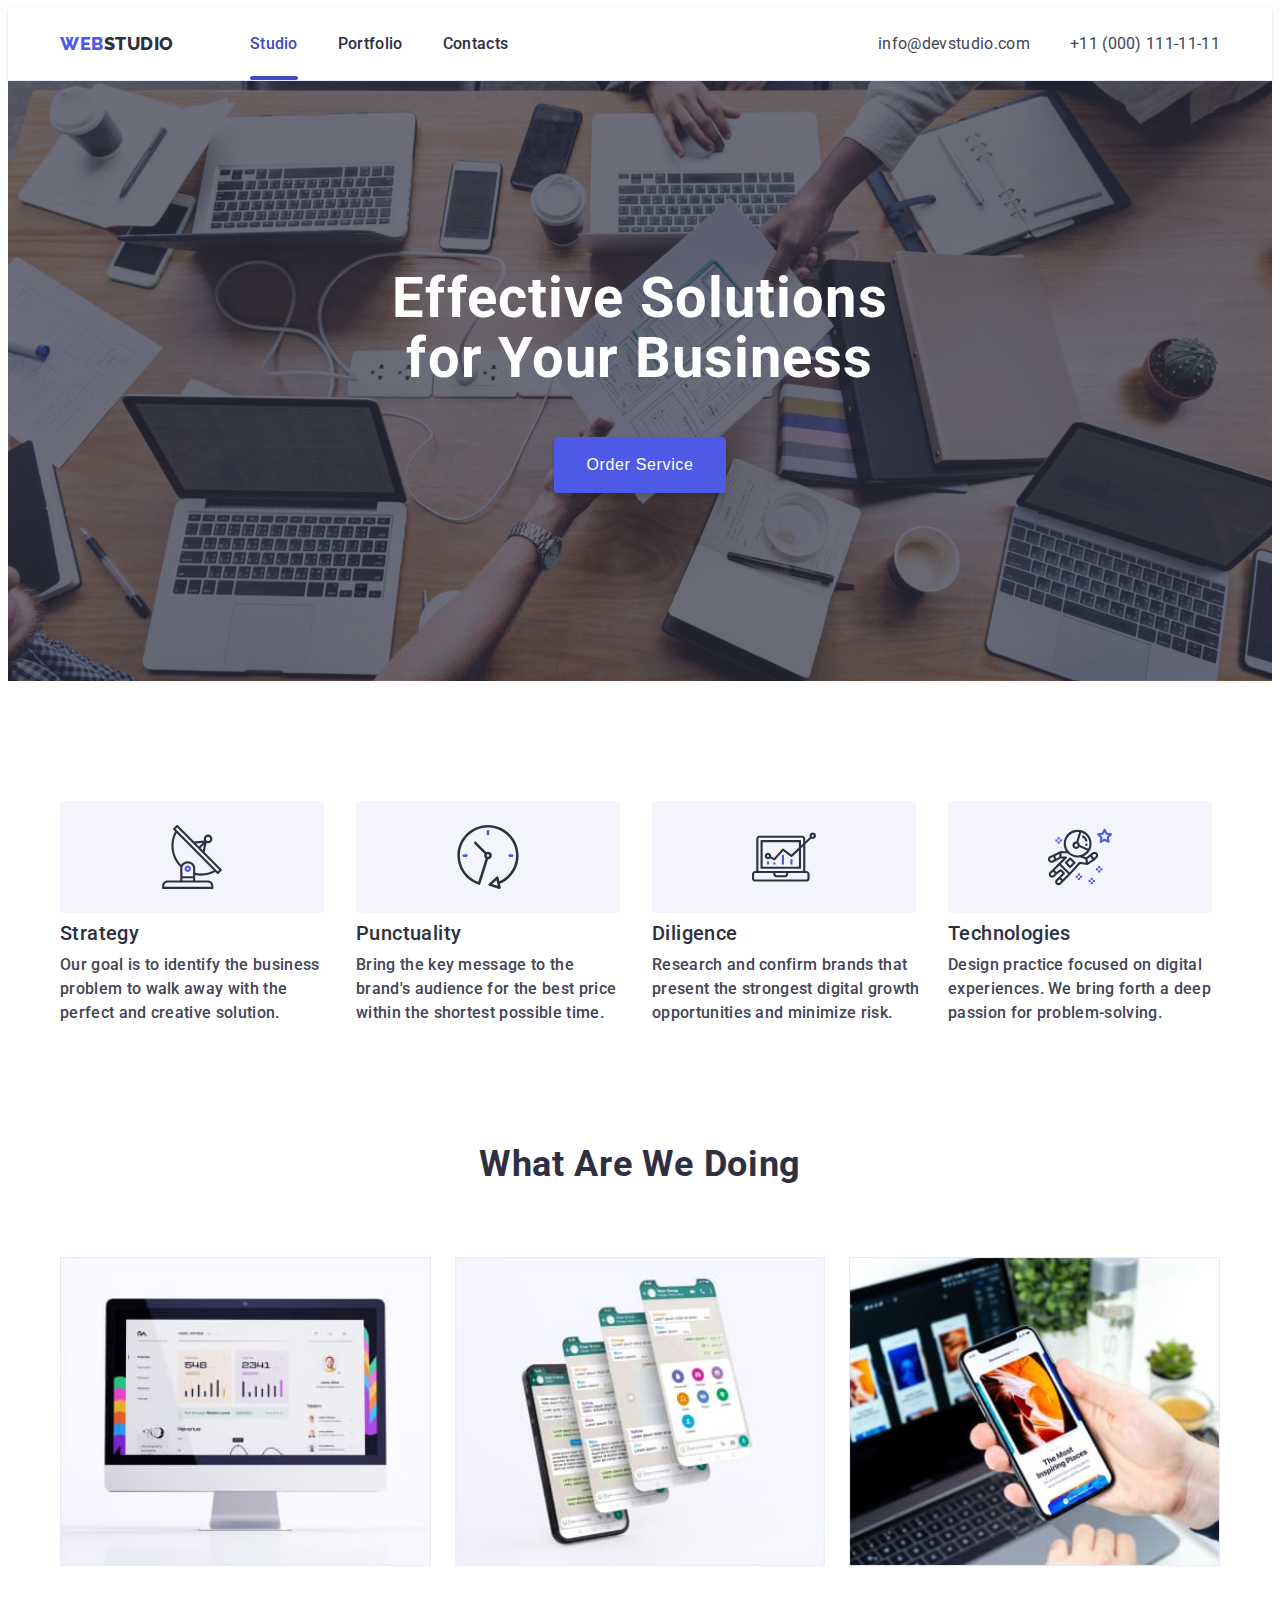
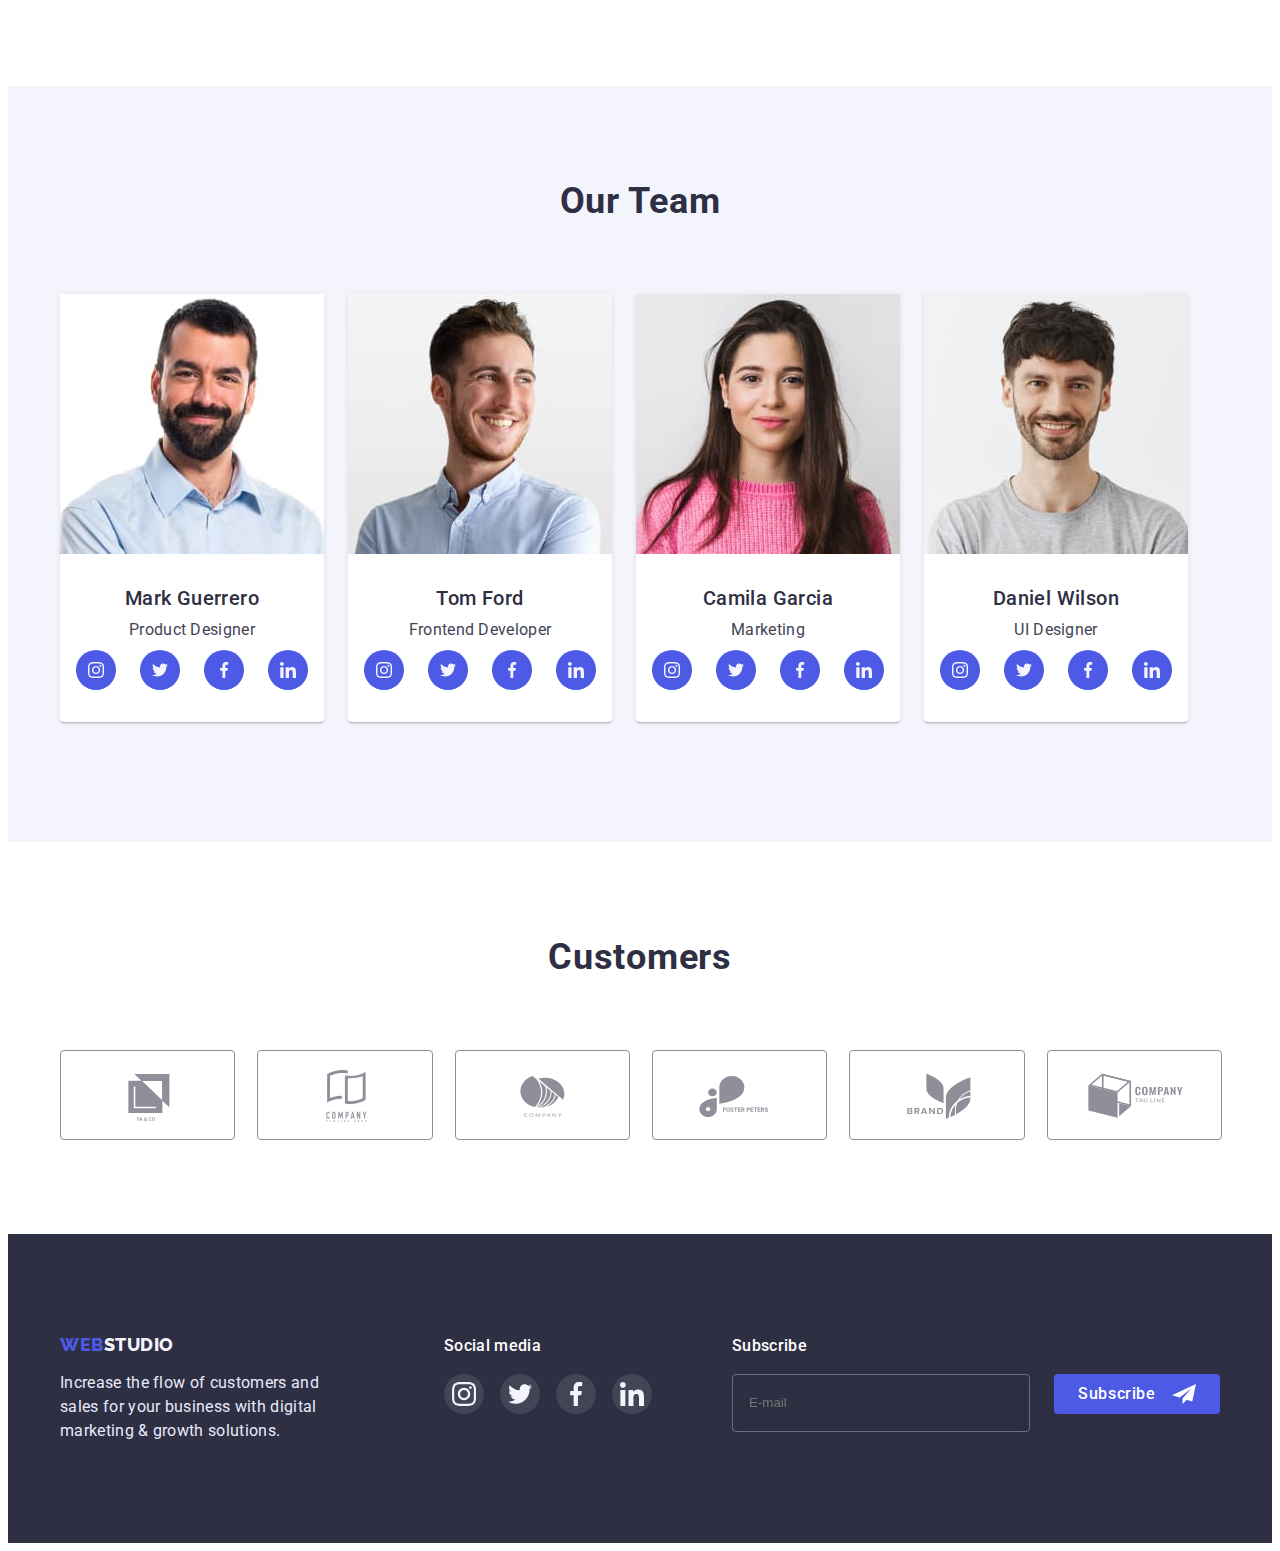
==== commit 88bf7699: "Corrected mistakes" ====
--- a/index.html
+++ b/index.html
@@ -66,70 +66,76 @@
 
       <!--MOBILE MENU-->
       <div class="mobile-menu js-menu-container">
-        <button type="button" class="mobile-menu-close-btn js-close-menu">
-          <svg class="mobile-menu-close-icon" width="8" height="8">
-            <use href="./images/icons.svg#icon-close-btn"></use>
-          </svg>
-        </button>
-        <ul class="mobile-menu-list list">
-          <li class="mobile-menu-item">
-            <a href="./index.html" class="mobile-menu-link link current-mobile"
-              >Studio</a
-            >
-          </li>
-          <li class="mobile-menu-item">
-            <a href="./portfolio.html" class="mobile-menu-link link"
-              >Portfolio</a
-            >
-          </li>
-          <li class="mobile-menu-item">
-            <a href="" class="mobile-menu-link link">Contacts</a>
-          </li>
-        </ul>
-        <div class="mobile-menu-contact-social">
-          <ul class="mobile-menu-contact-list list">
-            <li class="mobile-menu-contact-item">
-              <a href="tel:+110001111111" class="mobile-menu-phone link"
-                >+11 (000) 111-11-11</a
+        <div class="mobile-menu-wrap">
+          <button type="button" class="mobile-menu-close-btn js-close-menu">
+            <svg class="mobile-menu-close-icon" width="8" height="8">
+              <use href="./images/icons.svg#icon-close-btn"></use>
+            </svg>
+          </button>
+          <ul class="mobile-menu-list list">
+            <li class="mobile-menu-item">
+              <a
+                href="./index.html"
+                class="mobile-menu-link link current-mobile"
+                >Studio</a
               >
             </li>
-            <li class="mobile-menu-contact-item">
-              <a href="mailto:info@devstudio.com" class="mobile-menu-mail link"
-                >info@devstudio.com</a
+            <li class="mobile-menu-item">
+              <a href="./portfolio.html" class="mobile-menu-link link"
+                >Portfolio</a
               >
             </li>
+            <li class="mobile-menu-item">
+              <a href="" class="mobile-menu-link link">Contacts</a>
+            </li>
           </ul>
-
-          <ul class="mobile-menu-social-list list">
-            <li class="mobile-menu-social-item">
-              <a href="" class="mobile-social-link">
-                <svg class="mobile-social-svg" width="24" height="24">
-                  <use href="./images/icons.svg#icon-instagram"></use>
-                </svg>
-              </a>
-            </li>
-            <li class="mobile-menu-social-item">
-              <a href="" class="mobile-social-link">
-                <svg class="mobile-social-svg" width="24" height="24">
-                  <use href="./images/icons.svg#icon-twitter"></use>
-                </svg>
-              </a>
-            </li>
-            <li class="mobile-menu-social-item">
-              <a href="" class="mobile-social-link">
-                <svg class="mobile-social-svg" width="24" height="24">
-                  <use href="./images/icons.svg#icon-facebook"></use>
-                </svg>
-              </a>
-            </li>
-            <li class="mobile-menu-social-item">
-              <a href="" class="mobile-social-link">
-                <svg class="mobile-social-svg" width="24" height="24">
-                  <use href="./images/icons.svg#icon-linkedin"></use>
-                </svg>
-              </a>
-            </li>
-          </ul>
+          <div class="mobile-menu-contact-social">
+            <ul class="mobile-menu-contact-list list">
+              <li class="mobile-menu-contact-item">
+                <a href="tel:+110001111111" class="mobile-menu-phone link"
+                  >+11 (000) 111-11-11</a
+                >
+              </li>
+              <li class="mobile-menu-contact-item">
+                <a
+                  href="mailto:info@devstudio.com"
+                  class="mobile-menu-mail link"
+                  >info@devstudio.com</a
+                >
+              </li>
+            </ul>
+
+            <ul class="mobile-menu-social-list list">
+              <li class="mobile-menu-social-item">
+                <a href="" class="mobile-social-link">
+                  <svg class="mobile-social-svg" width="24" height="24">
+                    <use href="./images/icons.svg#icon-instagram"></use>
+                  </svg>
+                </a>
+              </li>
+              <li class="mobile-menu-social-item">
+                <a href="" class="mobile-social-link">
+                  <svg class="mobile-social-svg" width="24" height="24">
+                    <use href="./images/icons.svg#icon-twitter"></use>
+                  </svg>
+                </a>
+              </li>
+              <li class="mobile-menu-social-item">
+                <a href="" class="mobile-social-link">
+                  <svg class="mobile-social-svg" width="24" height="24">
+                    <use href="./images/icons.svg#icon-facebook"></use>
+                  </svg>
+                </a>
+              </li>
+              <li class="mobile-menu-social-item">
+                <a href="" class="mobile-social-link">
+                  <svg class="mobile-social-svg" width="24" height="24">
+                    <use href="./images/icons.svg#icon-linkedin"></use>
+                  </svg>
+                </a>
+              </li>
+            </ul>
+          </div>
         </div>
       </div>
     </header>
@@ -264,7 +270,7 @@
       <!-- /JOB-->
       <!-- TEAM-->
       <section class="team section">
-        <div class="container">
+        <div class="container team-container">
           <h2 class="team-title">Our Team</h2>
           <ul class="team-list list">
             <li class="team-item">
@@ -278,14 +284,14 @@
                 />
                 <source
                   srcset="
-                    /images/our-team/img-tablet1.jpg     1x,
+                    ./images/our-team/img-tablet1.jpg    1x,
                     ./images/our-team/img-tablet1@2x.jpg 2x
                   "
                   media="(min-width: 768px)"
                 />
                 <source
                   srcset="
-                    /images/our-team/img-mobile1.jpg     1x,
+                    ./images/our-team/img-mobile1.jpg    1x,
                     ./images/our-team/img-mobile1@2x.jpg 2x
                   "
                   media="(max-width: 767px)"
@@ -344,14 +350,14 @@
                 />
                 <source
                   srcset="
-                    /images/our-team/img-tablet2.jpg     1x,
+                    ./images/our-team/img-tablet2.jpg    1x,
                     ./images/our-team/img-tablet2@2x.jpg 2x
                   "
                   media="(min-width: 768px)"
                 />
                 <source
                   srcset="
-                    /images/our-team/img-mobile2.jpg     1x,
+                    ./images/our-team/img-mobile2.jpg    1x,
                     ./images/our-team/img-mobile2@2x.jpg 2x
                   "
                   media="(max-width: 767px)"
@@ -410,14 +416,14 @@
                 />
                 <source
                   srcset="
-                    /images/our-team/img-tablet3.jpg     1x,
+                    ./images/our-team/img-tablet3.jpg    1x,
                     ./images/our-team/img-tablet3@2x.jpg 2x
                   "
                   media="(min-width: 768px)"
                 />
                 <source
                   srcset="
-                    /images/our-team/img-mobile3.jpg     1x,
+                    ./images/our-team/img-mobile3.jpg    1x,
                     ./images/our-team/img-mobile3@2x.jpg 2x
                   "
                   media="(max-width: 767px)"
@@ -476,14 +482,14 @@
                 />
                 <source
                   srcset="
-                    /images/our-team/img-tablet4.jpg     1x,
+                    ./images/our-team/img-tablet4.jpg    1x,
                     ./images/our-team/img-tablet4@2x.jpg 2x
                   "
                   media="(min-width: 768px)"
                 />
                 <source
                   srcset="
-                    /images/our-team/img-mobile4.jpg     1x,
+                    ./images/our-team/img-mobile4.jpg    1x,
                     ./images/our-team/img-mobile4@2x.jpg 2x
                   "
                   media="(max-width: 767px)"
@@ -538,7 +544,7 @@
 
       <!--CUSTOMERS-->
       <section class="customers section">
-        <div class="container">
+        <div class="container customers-container">
           <h2 class="customers-title">Customers</h2>
           <ul class="customers-list list">
             <li class="customers-item">
@@ -727,8 +733,10 @@
             class="modal-form-check visually-hidden"
           />
           <label for="user-policy" class="policy-field-check"
-            >I accept the terms and conditions of the&nbsp;
-            <a class="policy-field-link link" href="">Privacy Policy</a></label
+            ><span>
+              I accept the terms and conditions of the&nbsp;
+              <a class="policy-field-link link" href="">Privacy Policy</a></span
+            ></label
           >
           <button class="modal-form-btn" type="submit">Send</button>
         </form>
--- a/css/styles.css
+++ b/css/styles.css
@@ -61,14 +61,14 @@
 /*==========HEADER=========*/
 
 .header {
-border-bottom: 1px solid var(--color-footertext-bkg-subtitle);
-box-shadow: 0px 2px 1px rgba(46, 47, 66, 0.08), 0px 1px 1px rgba(46, 47, 66, 0.16), 0px 1px 6px rgba(46, 47, 66, 0.08);
+    border-bottom: 1px solid var(--color-footertext-bkg-subtitle);
+    box-shadow: 0px 2px 1px rgba(46, 47, 66, 0.08), 0px 1px 1px rgba(46, 47, 66, 0.16), 0px 1px 6px rgba(46, 47, 66, 0.08);
 }
 
 .header-container {
-display: flex;
-align-items: center;
-justify-content: space-between;
+    display: flex;
+    align-items: center;
+    justify-content: space-between;
 }
 
 .page-header {
@@ -90,7 +90,7 @@
 }
 
 .part-logotype-dark {
-color: var(--color-next-title);
+    color: var(--color-next-title);
 } 
 
 .menu-link {
@@ -126,6 +126,7 @@
     left: 0px;
     width: 100%;
     height: 4px;
+
     background-color: #404bbf;        
     border-radius: 2px;
 }
@@ -145,6 +146,7 @@
 
     transition: color var(--transition-dur-func);
 }
+
 .contact-link:hover,
 .contact-link:focus {
     color: var(--accent-color);
@@ -153,20 +155,12 @@
 
 /*==================HERO========*/
 .hero {
-   margin-left: auto;
-   margin-right: auto;
+    margin-left: auto;
+    margin-right: auto;
     
     background-color: rgba(46, 47, 66, 0.7);
 }
 
-@media screen and (min-device-pixel-ratio: 2),
-screen and (-webkit-min-device-pixel-ratio: 2),
-screen and (min-resolution: 192dpi),
-screen and (min-resolution: 2dppx) {
-    .hero {
-        background-image: linear-gradient(rgba(46, 47, 66, 0.7), rgba(46, 47, 66, 0.7)), url('../images/hero/hero@2x.jpg');
-    }
-}
 
 .hero-title {
     text-align: center;
@@ -200,12 +194,9 @@
     border-color: var(--accent-color);
 }
 
+
 /*==================ABOUT========*/
-/*
-
-
-
-*/
+
 .information-title {
     margin-bottom: 8px;
     letter-spacing: 0.02em;
@@ -235,6 +226,7 @@
     background-color: var(--color-main-title);
     box-shadow: 0px 1px 6px rgba(46, 47, 66, 0.08), 0px 1px 1px rgba(46, 47, 66, 0.16), 0px 2px 1px rgba(46, 47, 66, 0.08);;
 }
+
 .team-title {
     margin-bottom: 72px;
 
@@ -269,7 +261,7 @@
 }
 
 .team-text {
-    padding: 32px 16px;
+    padding: 32px 0 32px 0;
 }
 
 .team-social-list {
@@ -277,6 +269,7 @@
     gap: 24px;
     justify-content: center;
 }
+
 .team-social-link {
     display: flex;
     justify-content: center;
@@ -289,6 +282,7 @@
 
     transition: background-color var(--transition-dur-func);
 }
+
 .team-social-link:hover,
 .team-social-link:focus {
     background-color: var(--accent-color);
@@ -306,8 +300,6 @@
     letter-spacing: 0.02em;
     color: var(--color-next-title);
 }
-
-
 
 .customers-link {
     display: flex;
@@ -334,6 +326,7 @@
     border-color: var(--accent-color);
     color: var(--accent-color);
 }
+
 .customers-icon:hover,
 .customers-icon:focus {
     fill: currentColor;
@@ -341,17 +334,15 @@
 
 
 /*=============PORTFOLIO PAGE=========*/
-
-
 .portfolio-select-list {
-display: flex;
-flex-wrap: wrap;
-
+    display: flex;
+    flex-wrap: wrap;
 }
 
 .portfolio-select-item:not(:last-child) {
     margin-right: 24px;
 }
+
 .portfolio-select-btn {
     font-family: inherit;
     padding: 12px 24px;
@@ -401,12 +392,6 @@
 
     padding: 40px 32px;
 
-    font-size: 16px;
-    line-height: 1.5;
-    letter-spacing: 0.02em;
-    color: var(--color-logo);
-    background-color: var(--color-logo-bkg-button);
-
     position: absolute;
     top: 0;
     left: 0;
@@ -414,7 +399,13 @@
     height: 100%;
     overflow: auto;
     transform: translate(0, 100%);
-    
+
+    font-size: 16px;
+    line-height: 1.5;
+    letter-spacing: 0.02em;
+    color: var(--color-logo);
+    background-color: var(--color-logo-bkg-button);
+
     transition: transform var(--transition-dur-func);
 }
 
@@ -425,6 +416,7 @@
 
 .portfolio-work-title {
     margin-bottom: 8px;
+
     font-weight: 500;
     font-size: 20px;
     line-height: 1.2;
@@ -434,9 +426,9 @@
 
 .portfolio-work-text {
     font-size: 16px;
-        line-height: 1.5;
-        letter-spacing: 0.02em;
-        color: var(--color-text);
+    line-height: 1.5;
+    letter-spacing: 0.02em;
+    color: var(--color-text);
 }
 
 .portfolio-img-text {
@@ -445,10 +437,10 @@
     border-left: 1px solid var(--color-footertext-bkg-subtitle);
     border-bottom: 1px solid var(--color-footertext-bkg-subtitle);
 }
+
 /*==================FOOTER========*/
 .footer-container {
     background-color: var(--color-next-title);
-
 }
 
 .part-logotype-light {
@@ -472,6 +464,7 @@
 
 .footer-social-text {
     margin-bottom: 16px;
+
     font-weight: 500;
     font-size: 16px;
     line-height: 1.5;
@@ -533,10 +526,10 @@
 
 .footer-mail-btn {
     display: flex;
-    font-family: inherit;
     height: 40px;
     padding: 8px 24px;
 
+    font-family: inherit;
     font-weight: 500;
     font-size: 16px;
     line-height: 1.5;
@@ -556,20 +549,22 @@
 .footer-mail-btn:focus {
     background-color: var(--accent-color);
 }
+
 .subscribe-icon {
-margin-left: 16px;
+    margin-left: 16px;
 }
 /*==================/FOOTER========*/
 
 /*==================MODAL FORM WINDOW =======*/
 .backdrop {
-position: fixed;
-top: 0;
-left: 0;
-width: 100%;
-height: 100%;
-background-color: rgba(46, 47, 66, 0.4);
-z-index: 100;
+    position: fixed;
+    top: 0;
+    left: 0;
+    width: 100%;
+    height: 100%;
+
+    background-color: rgba(46, 47, 66, 0.4);
+    z-index: 100;
 
 transition: opacity var(--transition-dur-func), visibility var(--transition-dur-func);
 }
@@ -581,38 +576,38 @@
 }
 
 .modal {
-padding: 72px 24px 24px 24px;
-
-max-width: 408px;
-min-height: 584px;
-background-color: #fcfcfc;
-box-shadow: 0px 1px 1px rgba(0, 0, 0, 0.14), 0px 1px 3px rgba(0, 0, 0, 0.12), 0px 2px 1px rgba(0, 0, 0, 0.2);
-border-radius: 4px;
-
-position: absolute;
-top: 50%;
-left: 50%;
-transform: translate(-50%, -50%);
+    padding: 72px 24px 24px 24px;
+    position: absolute;
+    top: 50%;
+    left: 50%;
+    transform: translate(-50%, -50%);
+    
+    max-width: 408px;
+    min-height: 584px;
+    background-color: #fcfcfc;
+    box-shadow: 0px 1px 1px rgba(0, 0, 0, 0.14), 0px 1px 3px rgba(0, 0, 0, 0.12), 0px 2px 1px rgba(0, 0, 0, 0.2);
+    border-radius: 4px;
+    
 }
 
 .modal-close-btn {
-display: flex;
-justify-content: center;
-align-items: center;
-
-position: absolute;
-top: 24px;
-right: 24px;
-
-padding: 0;
-width: 24px;
-height: 24px;
-background-color: rgb(231, 233, 252, 1);
-border-radius: 50%;
-border: 1px solid rgba(0, 0, 0, 0.1);
-cursor: pointer;
-
-transition: background-color var(--transition-dur-func), border-color var(--transition-dur-func);
+    display: flex;
+    justify-content: center;
+    align-items: center;
+
+    position: absolute;
+    top: 24px;
+    right: 24px;
+
+    padding: 0;
+    width: 24px;
+    height: 24px;
+    background-color: rgb(231, 233, 252, 1);
+    border-radius: 50%;
+    border: 1px solid rgba(0, 0, 0, 0.1);
+    cursor: pointer;
+
+    transition: background-color var(--transition-dur-func), border-color var(--transition-dur-func);
 }
 
 .modal-close-btn:hover,
@@ -629,7 +624,7 @@
 
 .modal-close-btn:hover .modal-close-icon,
 .modal-close-btn:focus .modal-close-icon {
-fill: #FFFFFF;
+    fill: #FFFFFF;
 }
 
 .modal-title {
@@ -650,6 +645,7 @@
 .form-group {
     margin-bottom: 8px;
 }
+
 .modal-form-descr {
     display: block;
     margin-bottom: 4px;
@@ -685,7 +681,7 @@
 }
 
 .modal-form-input:focus {
-border-color: #4D5AE5;
+    border-color: #4D5AE5;
 }
 
 .modal-form-icon {
@@ -751,14 +747,17 @@
 .policy-field-check::before {
     display: block;
     content: '';
+
+    margin-right: 8px;
+    flex-shrink: 0;
     width: 16px;
     height: 16px;
     border: 1.25px solid #2E2F42;
     border-radius: 2px;
     cursor: pointer;
 
-    margin-right: 8px;
-   transition-property: background-color, border, border-radius, background-image, background-repeat, background-position, background-size;
+   
+    transition-property: background-color, border, border-radius, background-image, background-repeat, background-position, background-size;
     transition-duration: 250ms;
     transition-timing-function: cubic-bezier(0.4, 0, 0.2, 1);
 }
@@ -766,23 +765,26 @@
 .policy-field-check {
     display: flex;
     align-items: center;
+
     font-weight: 400;
-        font-size: 12px;
-        line-height: 1.33;
-        letter-spacing: 0.04em;
-    
-        color: #757575;
+    font-size: 12px;
+    line-height: 1.33;
+    letter-spacing: 0.04em;
+    
+    color: #757575;
 }
 
 .policy-field-link {
-        text-decoration-line: underline;
-        color: #4D5AE5;
+    text-decoration-line: underline;
+    color: #4D5AE5;
 }
 
 .modal-form-btn {
     margin-top: 24px;
     padding: 16px 32px;
+
     align-self: center;
+
     min-width: 169px;
     height: 56px;
     font-family: inherit;
@@ -791,7 +793,7 @@
     line-height: 1.5;
     letter-spacing: 0.04em;
     
-     color: #FFFFFF;
+    color: #FFFFFF;
 
     cursor: pointer;
     border-color: transparent;
@@ -799,6 +801,7 @@
     box-shadow: 0px 4px 4px rgba(0, 0, 0, 0.15);
     border: none;
     border-radius: 4px;
+    
     transition: background-color 250ms cubic-bezier(0.4, 0, 0.2, 1);
 }
 
--- a/css/mobile.css
+++ b/css/mobile.css
@@ -1,176 +1,208 @@
+.container {
+    max-width: 428px;
+    padding-left: 16px;
+    padding-right: 16px;
+}
+
+.modal {
+     width: calc(100% - 32px);
+}
+    
+.mobile-menu-phone {
+    font-size: 24px;
+}
+    
+.mobile-menu-list {
+    margin-bottom: 15px;
+}
+
+
+ /*==========HEADER=========*/
+.menu-list {
+   display: none;
+}
+        
+.contact {
+    display: none;
+}
+        
+.mobile-menu-open-btn {
+    background-color: transparent;
+    border: none;
+    padding: 0;
+    line-height: 0;
+}
+
+/*==========HERO=========*/
+ .hero {
+    margin-left: auto;
+    margin-right: auto;
+    padding-top: 112px;
+    padding-bottom: 112px;
+    
+    max-width: 428px;
+    
+    background-image: linear-gradient(rgba(46, 47, 66, 0.7), rgba(46, 47, 66, 0.7)), url('../images/hero/hero-mobile.jpg');
+    background-size: cover;
+    background-position: center;
+    background-repeat: no-repeat;
+    background-color: rgba(46, 47, 66, 0.7);
+}
+    
+.hero-title {
+    margin: 0 auto 72px auto;
+    max-width: 319px;
+    
+    font-size: 36px;
+    line-height: 1.11;
+}
+    
+.hero-button {
+    min-width: 105px;
+}
+
+ /*==================ABOUT========*/
+ .information {
+     padding-top: 96px;
+     padding-bottom: 96px;
+ }
+
+ .information-icon-container {
+     display: none;
+ }
+
+ .information-item:not(:last-of-type) {
+     margin-bottom: 72px;
+ }
+
+ .information-title {
+     font-weight: 700;
+
+     font-size: 36px;
+     line-height: 1.1;
+     letter-spacing: 0.02em;
+     text-align: center;
+ }
+
+ .information-text {
+     text-align: justify;
+ }
+
+ /*==================JOB========*/
+ .job-example {
+     display: none;
+ }
+
+/*==================TEAM========*/
+.team {
+    padding-top: 96px;
+    padding-bottom: 128px;
+}
+
+.team-item {
+    margin-left: auto;
+    margin-right: auto;
+    max-width: 264px;
+}
+
+.team-item:not(:last-of-type) {
+    margin-bottom: 72px;
+}
+
+
+/*==================CUSTOMERS========*/
+.customers {
+    padding-top: 96px;
+    padding-bottom: 96px;
+}
+
+.customers-list {
+    display: flex;
+    flex-wrap: wrap;
+    column-gap: 16px;
+    row-gap: 72px;
+}
+
+.customers-item {
+    min-height: 88px;
+    flex-basis: calc((100% - 16px) / 2);
+}
+
+/*==================FOOTER========*/
+.footer-container {
+    padding-top: 96px;
+    padding-bottom: 96px;
+}
+
+.footer-extra-wrap {
+    margin-bottom: 72px;
+}
+
+.footer-description {
+    margin-bottom: 72px;
+}
+
+.logo-bottom {
+    text-align: center;
+}
+
+.footer-text {
+    display: block;
+    margin-left: auto;
+    margin-right: auto;
+    max-width: 268px;
+}
+
+.footer-social-text {
+    text-align: center;
+}
+
+.footer-social-list {
+    justify-content: center;
+}
+
+.footer-field-description {
+    text-align: center;
+}
+
+.footer-input {
+    width: 100%;
+
+    margin-bottom: 16px;
+}
+
+.footer-mail-btn {
+    min-width: 165px;
+
+    margin-left: auto;
+    margin-right: auto;
+
+}
+
+  /*=============PORTFOLIO PAGE=========*/
+  .portfolio-section {
+      padding-top: 48px;
+      padding-bottom: 48px;
+  }
+
+  .portfolio-select-list {
+      margin-bottom: 48px;
+      row-gap: 16px;
+  }
+
+  .portfolio-select-btn {
+      padding: 8px 16px;
+  }
+
+  .portfolio-work-item {
+      width: 100%;
+  }
+
 /*=================SCREEN WIDTH 320px+ ===================*/
 
 @media screen and (min-width: 320px) {
-    .container {
-        padding-left: 16px;
-        padding-right: 16px;
-    }
-
-    .modal {
-        width: calc(100% - 32px);
-    }
-    .mobile-menu-phone {
-        font-size: 24px;
-    }
-
-    .mobile-menu-list {
-        margin-bottom: 15px;
-    }
-        /*==========HEADER=========*/
-    .menu-list {
-        display: none;
-     }
-        
-    .contact {
-        display: none;
-     }
-        
-    .mobile-menu-open-btn {
-        background-color: transparent;
-        border: none;
-        padding: 0;
-        line-height: 0;
-    }
-
-     /*==========HERO=========*/
-
-     .hero {
-        margin-left: auto;
-        margin-right: auto;
-        padding-top: 112px;
-        padding-bottom: 112px;
-        background-image: linear-gradient(rgba(46, 47, 66, 0.7), rgba(46, 47, 66, 0.7)), url('../images/hero/hero-mobile.jpg');
-        background-size: cover;
-        max-width: 428px;
-        background-position: center;
-        background-repeat: no-repeat;
-        background-color: rgba(46, 47, 66, 0.7);
-         }
-
-    .hero-title {
-        margin: 0 auto 72px auto;
-        max-width: 319px;
-
-        font-size: 36px;
-        line-height: 1.11;
-    }
-
-    .hero-button {
-        min-width: 105px;
-    }
-
-    /*==================ABOUT========*/
-    .information {
-        padding-top: 96px;
-        padding-bottom: 96px;
-    }
-
-    .information-icon-container {
-        display: none;
-    }
-
-    .information-item:not(:last-of-type) {
-        margin-bottom: 72px;
-    }
-
-    .information-title {
-        font-weight: 700;
-    
-        font-size: 36px;
-        line-height: 1.1;
-        letter-spacing: 0.02em;
-        text-align: center;
-        }
-    .information-text {
-        text-align: justify;
-    }
-
-/*==================JOB========*/
-    .job-example {
-        display: none;
-    }
-
-/*==================TEAM========*/
-    .team {
-        padding-top: 96px;
-        padding-bottom: 128px;
-    }
-    .team-item {
-        margin-left: auto;
-        margin-right: auto;
-        width: 264px;
-    }
-    .team-item:not(:last-of-type) {
-        margin-bottom: 72px;
-    }
-
-
-/*==================CUSTOMERS========*/
-    .customers {
-        padding-top: 96px;
-        padding-bottom: 96px;
-    }
-
-    .customers-list {
-        display: flex;
-        flex-wrap: wrap;
-        column-gap: 16px;
-        row-gap: 72px;
-    }
-
-    .customers-item {
-        min-height: 88px;
-        flex-basis: calc((100% - 16px) / 2);
-    }
-
-        /*==================FOOTER========*/
-    .footer-container {
-        padding-top: 96px;
-        padding-bottom: 96px;
-    }
-
-    .footer-description {
-        margin-bottom: 72px;
-    }
-
-    .logo-bottom {
-        text-align: center;
-    }
-
-    .footer-text {
-        display: block;
-        margin-left: auto;
-        margin-right: auto;
-        max-width: 268px; 
-    }
-
-    .footer-social-text {
-        text-align: center;
-    }
-
-    .footer-social-list {
-        justify-content: center;
-    }
-
-    .footer-social-media {
-        margin-bottom: 72px;
-    }
-
-    .footer-field-description {
-        text-align: center;
-    }
-
-    .footer-input {
-        width: 100%;
-        margin-bottom: 16px;
-    }
-
-    .footer-mail-btn {
-        min-width: 165px;
-        margin-left: auto;
-        margin-right: auto;
-        
-    }
+
+}
     /*=============PORTFOLIO PAGE=========*/
     .portfolio-section {
         padding-top: 48px;
@@ -188,7 +220,6 @@
         width: 100%;
     }
 
-}
 
 
 /*==================HERO BG IMAGE 2x========*/
@@ -203,39 +234,36 @@
 
 /*=================SCREEN WIDTH 480px+ ===================*/
 @media screen and (min-width: 480px) {
-   .container {
-    max-width: 428px;
    
-   } 
-.mobile-menu-phone {
-    font-size: 36px;
-}
+    .mobile-menu-phone {
+        font-size: 36px;
+    }
 
 }
 
 /*=================SCREEN WIDTH 0-767px ===================*/
 @media screen and (max-width: 767px) {
 
-        .portfolio-work-item {
-            margin-bottom: 48px;
-        }
-.portfolio-work-list {
-    justify-content: center;
-}
-}
+    .portfolio-work-item {
+        margin-bottom: 48px;
+    }
+
+    .portfolio-work-list {
+        justify-content: center;
+    }
+}
+
 
 /*=================MOBILE MENU===================*/
 .mobile-menu {
-    display: flex;
-    flex-direction: column;
-    padding: 80px 40px 40px 40px;
-
     position: fixed;
     width: 100%;
     height: 100%;
     z-index: 1000;
     top: 0;
     left: 0;
+
+    
     background-color: #FFFFFF;
     box-shadow: 0px 2px 1px rgba(46, 47, 66, 0.08), 0px 1px 1px rgba(46, 47, 66, 0.16), 0px 1px 6px rgba(46, 47, 66, 0.08);
 
@@ -250,6 +278,22 @@
     opacity: 1;
     visibility: visible;
     pointer-events: auto;
+}
+
+.mobile-menu-wrap {
+    position: relative;
+    z-index: 1001;
+
+    display: flex;
+    flex-direction: column;
+    padding: 80px 40px 40px 40px;
+
+    max-width: 428px;
+    height: 100%;
+    margin-left: auto;
+    margin-right: auto;
+
+    overflow: auto;
 }
 
 .mobile-menu-close-btn {
@@ -268,8 +312,6 @@
     border: 1px solid rgba(0, 0, 0, 0.1);
     border-radius: 50%;
 }
-
-
 
 .mobile-menu-link {
     font-weight: 700;
@@ -294,8 +336,11 @@
     margin-top: auto;
 }
 
+.mobile-menu-contact-item:last-of-type {
+    margin-top: 40px;
+}
+
 .mobile-menu-phone {
-
     font-style: normal;
     font-weight: 600;
     line-height: 1.11;
@@ -306,8 +351,7 @@
 
 .mobile-menu-mail {
     display: inline-block;
-    margin-top: 40px;
-
+ 
     font-style: normal;
     font-weight: 500;
     font-size: 20px;
--- a/css/tablet.css
+++ b/css/tablet.css
@@ -32,26 +32,28 @@
 
     .contact-item:not(:last-of-type) {
          margin-bottom: 4px;
-         }
+    }
+
 
         /*==========HERO=========*/
     .hero {
         padding-bottom: 108px;
+
         background-image: linear-gradient(rgba(46, 47, 66, 0.7), rgba(46, 47, 66, 0.7)), url('../images/hero/hero-tablet.jpg');
         max-width: 768px;
-         }
+    }
         
     .hero-title {
-        margin: 0 auto 40px auto;
+        margin: 0 auto 36px auto;
         max-width: 496px;
         
         font-size: 56px;
         line-height: 1.07;
-        }
+    }
         
     .hero-button {
         min-width: 169px;
-        }
+    }
     
     /*==================ABOUT========*/
     .information-list {
@@ -59,72 +61,79 @@
         flex-wrap: wrap;
         column-gap: 24px;
         row-gap: 72px;
-        }
+    }
 
     .information-item {
         flex-basis: calc((100% - 24px) / 2);
-}
+    }
 
     .information-item:not(:last-of-type) {
-        margin-bottom: 0px;
- }
+       margin-bottom: 0px;
+    }
 
     .information-text {
         text-align: left;
-  }
+    }
 
   /*==================TEAM========*/
     .team {
         padding-bottom: 104px;
 
-  }
+    }
+
+    .team-container {
+        margin-left: auto;
+        margin-right: auto;
+        max-width: 584px;
+    }
 
     .team-list {
         display: flex;
         flex-wrap: wrap;
         column-gap: 24px;
         row-gap: 64px;
-        justify-content: center;
-  }
+    }
 
     .team-item {
-       margin-left: 0;
-       margin-right: 0;
+        margin-left: 0;
+        margin-right: 0;
     }
 
     .team-item:not(:last-of-type) {
         margin-bottom: 0px;
-   }
+    }
 
 /*==================CUSTOMERS========*/
-    .customers {
-        padding-left: 92px;
-        padding-right: 92px;
+ 
+
+    .customers-container {
+        max-width: 584px;
     }
 
    .customers-list {
         display: flex;
         flex-wrap: wrap;
         column-gap: 24px;
-   }
+    }
 
    .customers-item {
         flex-basis: calc((100% - 48px) / 3);
-   }
+    }
 
 
  /*==================FOOTER========*/
 
-    .footer-container {
-    padding-left: 108px;
-    padding-right: 108px;
+    .footer-general-container {
+        margin-left: auto;
+        margin-right: auto;
+        max-width: 584px;
     }
 
    .footer-extra-wrap {
-       display: flex;
-       gap: 24px;
-      margin-bottom: 72px;
-   }
+        display: flex;
+        gap: 24px;
+        margin-bottom: 72px;
+    }
 
     .logo-bottom {
         text-align: left;
@@ -142,6 +151,10 @@
         margin-bottom: 0px;
     }
 
+    .footer-social-text {
+        text-align: left;
+    }
+
     .footer-input-btn-wrap {
         display: flex;
         gap: 24px;
@@ -150,39 +163,40 @@
     .footer-field-description {
         text-align: left;
     }
+
     .footer-input {
         max-width: 264px;
         margin-bottom: 0;
-         }
+    }
 
     .footer-mail-btn {
         margin-left: 0;
         margin-right: 0;
-        }
+    }
 
  /*=============PORTFOLIO PAGE=========*/
     .portfolio-section {
         padding-top: 64px;
         padding-bottom: 96px;
-        }
+    }
 
     .portfolio-select-btn {
         padding: 12px 24px;
-        }
+    }
 
     .portfolio-select-list {
         justify-content: center;
         margin-bottom: 64px;
-        }
+    }
 
     .portfolio-work-list {
         column-gap: 24px;
         row-gap: 72px;
-        }
+    }
 
     .portfolio-work-item {
-         flex-basis: calc((100% - 24px) / 2);
-        }
+        flex-basis: calc((100% - 24px) / 2);
+    }
 }
 
 /*==================HERO BG IMAGE2x========*/
--- a/css/desktop.css
+++ b/css/desktop.css
@@ -16,6 +16,7 @@
 
     .contact-item:not(:last-of-type) {
         margin-right: 40px;
+        margin-bottom: 0;
      }
 
     .contact-link {
@@ -31,66 +32,72 @@
     .hero {
         padding-top: 188px;
         padding-bottom: 188px;
+
         background-image: linear-gradient(rgba(46, 47, 66, 0.7), rgba(46, 47, 66, 0.7)), url('../images/hero/hero-desktop.jpg');
         max-width: 1440px;
-        }
+    }
         
     .hero-title {
         margin: 0 auto 48px auto;
         max-width: 496px;
-        }
+    }
         
     .hero-button {
         min-width: 169px;
-        }
+    }
 
     /*==================ABOUT========*/
     .information {
         padding-top: 120px;
         padding-bottom: 120px;
-         }
+    }
 
     .information-item {
         flex-basis: calc((100% - 72px) / 4);
-        }
+    }
     
     .information-icon-container {
         display: flex;
-        height: 112px;
-         width: 264px;
         justify-content: center;
         align-items: center;
+
+        margin-bottom: 8px;
+
+        height: 112px;
+        width: 264px;
+
         border-radius: 4px;
         background-color: var(--color-logo);
-         margin-bottom: 8px;
-        }
+    }
+
     .information-title {
         font-weight: 500;
         font-size: 20px;
         line-height: 1.2;
         text-align: left;
-        }
+    }
 
 /*==================JOB========*/
     .job-example {
         display: block;
         padding-bottom: 120px;
-        }
+    }
+
     .job-example {
         padding-top: 0;
-        }
+    }
 
     .job-example-list {
         display: flex;
         flex-wrap: wrap;
         gap: 24px;
 
-        }
+    }
 
     .job-example-item {
         width: 360px;
         flex-basis: calc((100% - 48px) / 3);
-        }
+    }
 
     .job-example-title {
         margin-bottom: 72px;
@@ -100,26 +107,27 @@
         letter-spacing: 0.02em;
         color: var(--color-next-title);
         text-transform: capitalize;
-        }
+    }
 
   /*==================TEAM========*/
     .team {
         padding-bottom: 120px;
         padding-bottom: 120px;
-        }
+    }
+
     .team-item {
         flex-basis: calc((100% - 72px) / 4);
-        }
+    }
 
      /*=================CUSTOMERS========*/
     .customers {
         padding-left: 0px;
         padding-right: 0px;
-        }
+    }
 
     .customers-item {
         flex-basis: calc((100% - 120px) / 6);
-        }
+    }
 
     /*==================FOOTER========*/
 
@@ -127,11 +135,11 @@
         padding: 100px 0 100px 0;
         padding-left: 0px;
         padding-right: 0px;
-        }
+    }
 
     .footer-general-container {
         display: flex;
-        }
+    }
     .footer-extra-wrap {
         margin-right: 80px;
         margin-bottom: 0;
